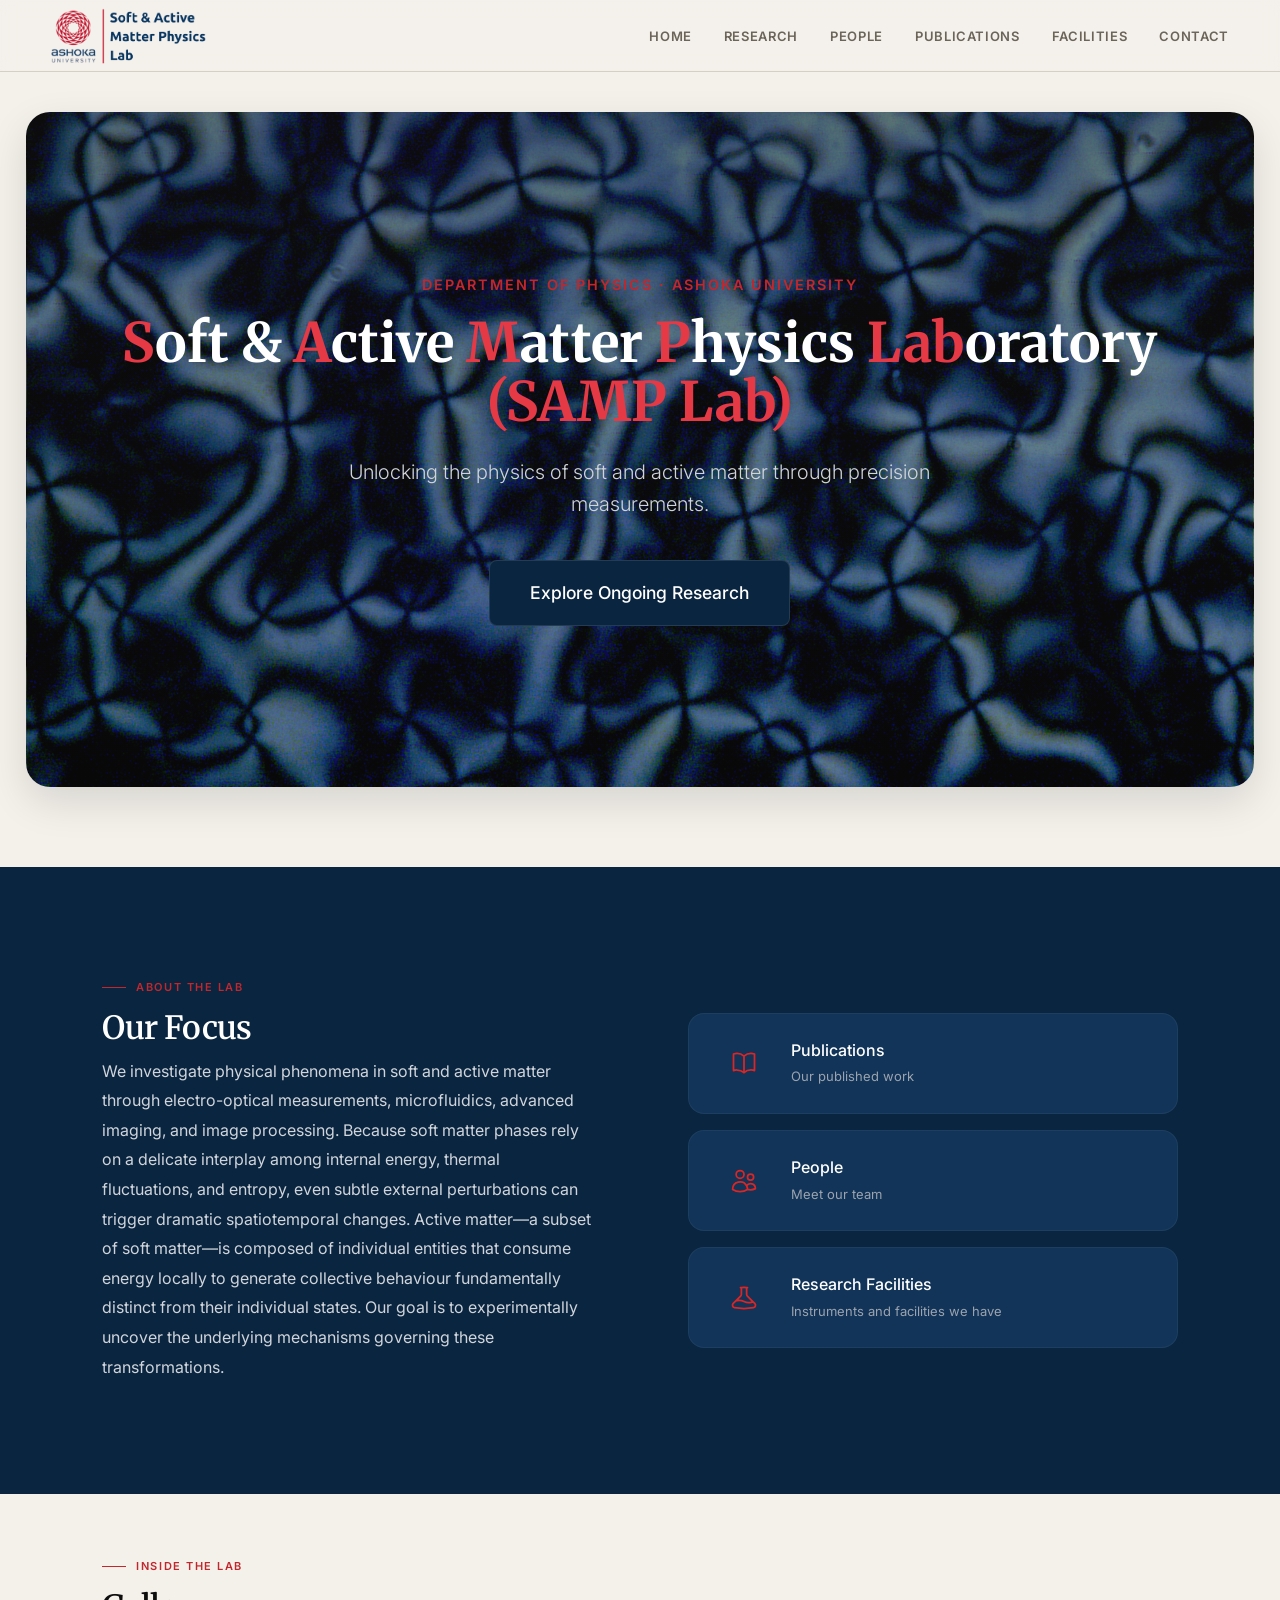
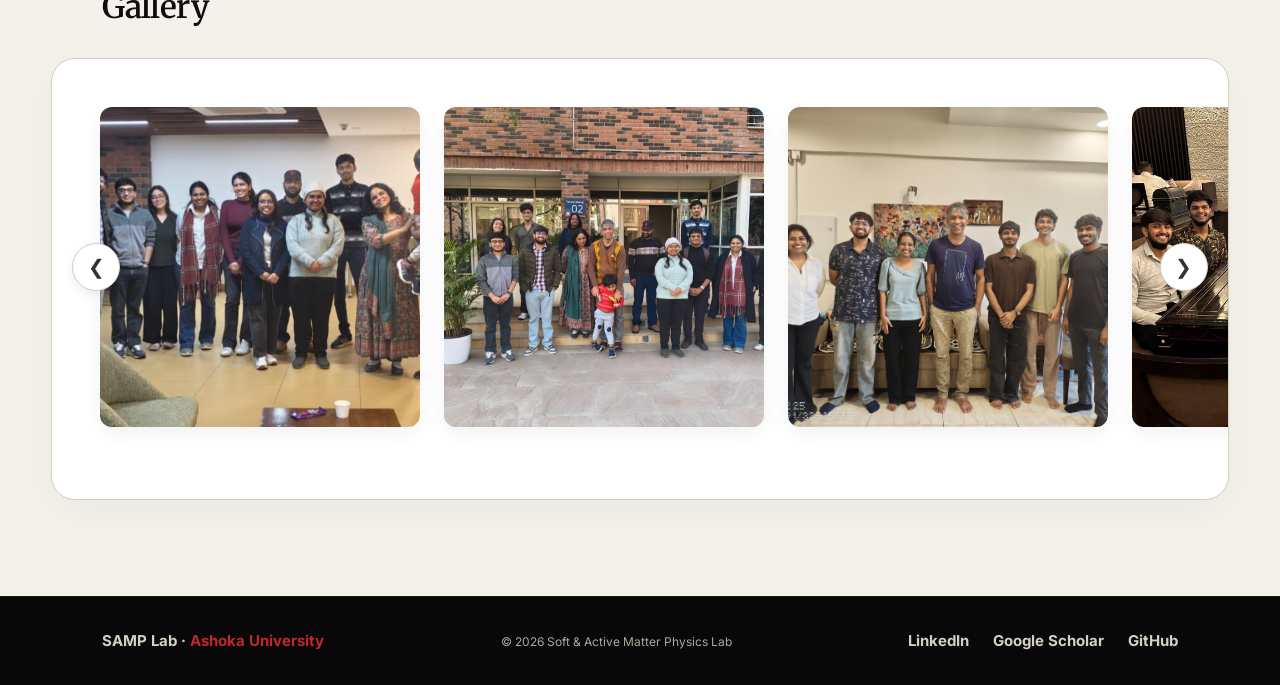
==== index.html @ 2beb6635 "Update index.html" ====
<!DOCTYPE html>
<html lang="en">
<head>
  <meta name="google-site-verification" content="LPIfTS7UHP252U6VYOwmqHzPJmOfVFOx5OlV0Sd6CPk" />
  <title>Soft & Active Matter Lab | Department of Physics | Ashoka University</title>
  <meta name="description" content="Explore the Soft and Active Matter Lab at Ashoka University. We investigate the physics of complex fluids, liquid crystals, phase transitions, and active matter.">
  <link rel="icon" type="image/png" href="images/favicon.png">
  <meta charset="UTF-8">
  <meta name="view-transition" content="same-origin">
  <meta name="viewport" content="width=device-width, initial-scale=1.0">
  <link href="https://fonts.googleapis.com/css2?family=Inter:wght@300;400;500&family=Merriweather:ital,wght@0,400;0,700;0,900;1,400&display=swap" rel="stylesheet">
  <link rel="stylesheet" href="shared.css">
</head>
<body class="page-wrapper">

<div id="nav-placeholder"></div>

<section class="hero" id="home">
  <div class="hero-content">
    <div class="hero-eyebrow">Department of Physics · Ashoka University</div>
    
    <h1 class="hero-title">
      <span class="a-red">S</span>oft & <span class="a-red">A</span>ctive <span class="a-red">M</span>atter <span class="a-red">P</span>hysics <span class="a-red">Lab</span>oratory <span class="a-red">(SAMP Lab)</span>
    </h1>
    
    <p class="hero-description">Unlocking the physics of soft and active matter through precision measurements.</p>
    
    <a href="research.html" class="hero-cta">Explore Ongoing Research</a>
  </div>
</section>

<section class="about-strip">
  <div>
    <div class="section-label">About the Lab</div>
    <h2 class="section-title">Our Focus</h2>
    <div class="about-text">
      <p>We investigate physical phenomena in soft and active matter through electro-optical measurements, microfluidics, advanced imaging, and image processing. Because soft matter phases rely on a delicate interplay among internal energy, thermal fluctuations, and entropy, even subtle external perturbations can trigger dramatic spatiotemporal changes. Active matter—a subset of soft matter—is composed of individual entities that consume energy locally to generate collective behaviour fundamentally distinct from their individual states. Our goal is to experimentally uncover the underlying mechanisms governing these transformations.</p>
    </div>
  </div>
  
  <div class="about-right">
    <div class="about-pillars">
      <a href="publications.html" class="pillar">
        <div class="pillar-icon t">
          <!-- Document / Book Icon -->
          <svg width="28" height="28" xmlns="http://www.w3.org/2000/svg" fill="none" viewBox="0 0 24 24" stroke="currentColor" stroke-width="1.5">
            <path stroke-linecap="round" stroke-linejoin="round" d="M12 6.042A8.967 8.967 0 006 3.75c-1.052 0-2.062.18-3 .512v14.25A8.987 8.987 0 016 18c2.305 0 4.408.867 6 2.292m0-14.25a8.966 8.966 0 016-2.292c1.052 0 2.062.18 3 .512v14.25A8.987 8.987 0 0018 18a8.967 8.967 0 00-6 2.292m0-14.25v14.25" />
          </svg>
        </div>
        <div class="pillar-text"><strong>Publications</strong><span>Our published work</span></div>
      </a>

      <a href="people.html" class="pillar">
        <div class="pillar-icon r">
          <!-- People / Team Icon -->
          <svg width="28" height="28" xmlns="http://www.w3.org/2000/svg" fill="none" viewBox="0 0 24 24" stroke="currentColor" stroke-width="1.5">
            <path stroke-linecap="round" stroke-linejoin="round" d="M15 19.128a9.38 9.38 0 002.625.372 9.337 9.337 0 004.121-.952 4.125 4.125 0 00-7.533-2.493M15 19.128v-.003c0-1.113-.285-2.16-.786-3.07M15 19.128v.106A12.318 12.318 0 018.624 21c-2.331 0-4.512-.645-6.374-1.766l-.001-.109a6.375 6.375 0 0111.964-3.07M12 6.375a3.375 3.375 0 11-6.75 0 3.375 3.375 0 016.75 0zm8.25 2.25a2.625 2.625 0 11-5.25 0 2.625 2.625 0 015.25 0z" />
          </svg>
        </div>
        <div class="pillar-text"><strong>People</strong><span>Meet our team</span></div>
      </a>

      <a href="facilities.html" class="pillar">
        <div class="pillar-icon c">
          <!-- Science Beaker / Facilities Icon -->
          <svg width="28" height="28" xmlns="http://www.w3.org/2000/svg" fill="none" viewBox="0 0 24 24" stroke="currentColor" stroke-width="1.5">
            <path stroke-linecap="round" stroke-linejoin="round" d="M9.75 3.104v5.714a2.25 2.25 0 01-.659 1.591L5 14.5M9.75 3.104c-.251.023-.501.05-.75.082m.75-.082a24.301 24.301 0 014.5 0m0 0v5.714c0 .597.237 1.17.659 1.591L19.8 15.3M14.25 3.104c.251.023.501.05.75.082M19.8 15.3l-1.57.393A9.065 9.065 0 0112 15a9.065 9.065 0 00-6.23-.693L5 14.5m14.8.8l1.402 1.402c1.232 1.232.65 3.318-1.067 3.611A48.309 48.309 0 0112 21c-2.773 0-5.491-.235-8.135-.687-1.718-.293-2.3-2.379-1.067-3.61L5 14.5" />
          </svg>
        </div>
        <div class="pillar-text"><strong>Research Facilities</strong><span>Instruments and facilities we have</span></div>
      </a>
      
    </div>
  </div>
</section>

<section class="gallery-strip">
  <div class="gallery-header">
    <div class="section-label">Inside the Lab</div>
    <h2 class="section-title">Gallery</h2>
  </div>
  
  <div class="gallery-wrapper">
    <button class="gallery-arrow left-arrow" aria-label="Scroll left">&#10094;</button>
    
    <div class="gallery-track" id="gallery-container">
      <p style="padding: 0 8vw; color: var(--slate);">Loading gallery...</p>
    </div>
    
    <button class="gallery-arrow right-arrow" aria-label="Scroll right">&#10095;</button>
  </div>
</section>

<div id="image-modal" class="modal-overlay">
  <span class="modal-close">&times;</span>
  <img class="modal-content" id="expanded-img" alt="Expanded laboratory view">
  <div id="modal-caption"></div>
</div>

<div id="footer-placeholder"></div>

<script>
  fetch('data/gallery.json')
    .then(res => res.json())
    .then(data => {
      document.getElementById('gallery-container').innerHTML = data.map(img => `
        <div class="gallery-item">
          <img src="${img.src}" alt="${img.alt}" onerror="this.onerror=null; this.src='images/placeholder.jpg'">
        </div>
      `).join('');
    }).catch(err => {
      document.getElementById('gallery-container').innerHTML = '<p style="padding: 0 8vw; color: var(--slate);">Gallery temporarily unavailable.</p>';
    });

  const track = document.getElementById('gallery-container');
  const leftArrow = document.querySelector('.left-arrow');
  const rightArrow = document.querySelector('.right-arrow');

  if (track && leftArrow && rightArrow) {
    rightArrow.addEventListener('click', () => {
      track.scrollBy({ left: 344, behavior: 'smooth' });
    });

    leftArrow.addEventListener('click', () => {
      track.scrollBy({ left: -344, behavior: 'smooth' });
    });
  }

  const modal = document.getElementById("image-modal");
  const modalImg = document.getElementById("expanded-img");
  const captionText = document.getElementById("modal-caption");

  document.getElementById('gallery-container').addEventListener('click', function(e) {
    if (e.target.tagName === 'IMG') {
      modal.style.display = "flex";
      setTimeout(() => modal.classList.add('active'), 10);
      modalImg.src = e.target.src;
      captionText.innerHTML = e.target.alt || "";
    }
  });

  const hideModal = () => {
    modal.classList.remove('active');
    setTimeout(() => modal.style.display = "none", 300);
  };

  document.querySelector(".modal-close").addEventListener('click', hideModal);
  modal.addEventListener('click', function(e) {
    if (e.target === modal) hideModal();
  });
  
  fetch('nav.html')
    .then(response => response.text())
    .then(data => {
      document.getElementById('nav-placeholder').outerHTML = data;
      const hamburger = document.getElementById('hamburger');
      if (hamburger) {
        hamburger.addEventListener('click', function() {
          document.getElementById('nav-links').classList.toggle('active');
          this.classList.toggle('open');
        });
      }
    })
    .catch(err => console.error('Failed to mount nav component:', err));

  fetch('footer.html')
    .then(response => response.text())
    .then(data => {
      document.getElementById('footer-placeholder').outerHTML = data;
    })
    .catch(err => console.error('Failed to mount footer component:', err));
</script>
</body>
</html>
---- shared.css ----
/*BASE SETTINGS & VARIABLES*/
*, *::before, *::after { 
  box-sizing: border-box; 
  margin: 0; 
  padding: 0; 
}

:root {
  --ink: #0e0e0e;
  --ink2: #2a2a2a;
  --mist: #f4f1eb;
  --warm: #ede8df;
  
  /* Ashoka Red */
  --gold: #c1272d;
  --gold2: #a3152c;

  /* Ashoka Blue */
  --teal: #0a2540;
  --teal2: #113458;
  
  /* Accents */
  --rose: #b5503a;
  --purple: #4a3b7a;
  --slate: #6b6459;
  --border: #d5cfc4;
}

html {
  scroll-behavior: smooth;
}

body {
  font-family: 'Inter', sans-serif;
  background: var(--mist);
  color: var(--ink);
  line-height: 1.6;
  overflow-x: hidden;
  -webkit-font-smoothing: antialiased;
  -moz-osx-font-smoothing: grayscale;
}

/*SMOOTH PAGE TRANSITIONS*/
@view-transition {
  navigation: auto;
}

::view-transition-old(root) {
  animation: fade-out 0.2s ease-out both;
}
::view-transition-new(root) {
  animation: fade-in 0.2s ease-in both;
}

@keyframes fade-in {
  from { opacity: 0; transform: translateY(5px); }
  to { opacity: 1; transform: translateY(0); }
}
@keyframes fade-out {
  from { opacity: 1; }
  to { opacity: 0; }
}

/*PAGE LAYOUT UTILITIES & TYPOGRAPHY*/
.page-wrapper {
  display: flex;
  flex-direction: column;
  min-height: 100vh;
}
.page-content {
  padding-top: 120px;
  flex-grow: 1;
}
.spacing-bottom-lg {
  margin-bottom: 3rem;
}
.footer-bottom {
  margin-top: auto;
}

.nav-logo, 
.hero-title, 
.hero-stat-num, 
.section-title, 
.rc-number, 
.rc-title, 
.team-name, 
.pub-year, 
.pub-title, 
.news-title,
.facility-title {
  font-family: 'Merriweather', serif;
}

/*NAVIGATION BAR*/
nav {
  position: fixed; top: 0; left: 0; right: 0; z-index: 100;
  background: rgba(244,241,235,0.60);
  backdrop-filter: blur(8px);
  -webkit-backdrop-filter: blur(12px);
  border-bottom: 1px solid var(--border);
  padding: 0 4vw;
  height: 72px;
  display: flex; align-items: center; justify-content: space-between;
}
.nav-logo {
  font-size: 18px; font-weight: 700;
  letter-spacing: -0.3px;
  color: var(--ink);
  line-height: 1.2;
}
.nav-logo a { 
  text-decoration: none; 
  color: inherit; 
  display: flex; 
  align-items: center; 
  gap: 8px;
}
.nav-logo span { color: var(--teal); }
.nav-links { display: flex; gap: 2rem; list-style: none; }
.nav-links a {
  text-decoration: none; font-size: 13px; font-weight: 600;
  color: var(--slate); letter-spacing: 0.05em; text-transform: uppercase;
  transition: color 0.2s;
}
.nav-links a:hover { color: var(--teal); }

.hamburger {
  display: none;
  flex-direction: column;
  gap: 5px;
  cursor: pointer;
  z-index: 101;
}
.hamburger span {
  width: 24px;
  height: 2px;
  background: var(--ink);
  transition: all 0.3s ease;
  border-radius: 2px;
}

/*FLOATING HERO SECTION*/
.hero {
  position: relative;
  width: 96%; 
  max-width: 1800px; 
  margin: 7rem auto 5rem auto; 
  border-radius: 24px; 
  overflow: hidden; 
  box-shadow: 0 15px 40px rgba(0,0,0,0.12); 
  min-height: 75vh; 
  display: flex;
  align-items: center; 
  justify-content: center; 
  text-align: center; 
  padding: 0 4vw; 
  
  /* A dark 40% opacity tint that keeps your data image perfectly sharp and visible underneath */
  background: linear-gradient(rgba(20, 20, 20, 0.60), rgba(20, 20, 20, 0.40)), url('images/homepage.png');
  background-size: cover;
  background-position: center;
}

/* Completely remove or comment out the .hero::before block since we don't need the blur layer anymore */
.hero::before {
  display: none;
}

.hero-content {
  max-width: 1100px;
  position: relative;
  z-index: 2;
}

.hero-eyebrow {
  color: #c1272d;
  font-family: 'Inter', sans-serif;
  font-size: 0.9rem;
  text-transform: uppercase;
  letter-spacing: 2px;
  margin-bottom: 1rem;
  font-weight: 600;
}

.hero-title {
  color: #ffffff; /* Restored back to crisp white */
  font-size: 3.4rem;
  line-height: 1.1;
  margin-bottom: 1.5rem;
}

.a-red {
  color: #e63946; /* Slightly brighter red variant so it stays vibrant against the dark tint */
}

.hero-description {
  color: #d1d5db; /* Restored back to light gray for premium contrast */
  font-size: 1.25rem;
  line-height: 1.6;
  font-weight: 300;
  margin: 0 auto 2.5rem auto; 
  max-width: 650px;
}

.hero-cta {
  display: inline-block;
  background-color: var(--teal);
  color: #ffffff;
  padding: 1.1rem 2.5rem;
  font-weight: 500;
  font-size: 1.1rem;
  text-decoration: none;
  border-radius: 8px;
  border: 1px solid rgba(255, 255, 255, 0.1);
  transition: all 0.2s ease;
}

.hero-cta:hover {
  background-color: var(--teal2); 
  transform: translateY(-2px);
  box-shadow: 0 8px 20px rgba(0,0,0,0.2);
}

/*GENERAL SECTIONS*/
section { 
  padding: 5.5rem 8vw; 
  scroll-margin-top: 80px; 
}

.section-label {
  font-size: 11px; 
  font-weight: 600;
  letter-spacing: 0.14em;
  text-transform: uppercase; 
  color: var(--gold);
  display: flex; 
  align-items: center; 
  gap: 10px;
  margin-bottom: 0.75rem;
}

.section-label::before {
  content: ''; 
  width: 24px; 
  height: 1px; 
  background: var(--gold);
}

/* .section-title {
  font-size: clamp(32px, 3vw, 42px);
  font-weight: 700; 
  line-height: 1.2;
  color: var(--ink);
  margin-bottom: 1.25rem; 
  letter-spacing: -0.01em;
} */

.section-title {
  /* Reduced min-size (28px) and max-size (36px) for a more compact look */
  font-size: clamp(28px, 2.5vw, 36px);
  
  /* Reduced weight for a lighter, more elegant feel */
  font-weight: 600; 
  
  line-height: 1.2;
  color: var(--ink);
  margin-bottom: 0.6rem; /* Tightened spacing further */
  letter-spacing: -0.02em; /* Slightly tighter letter spacing complements the smaller size */
}

.section-intro {
  font-size: 16px;
  color: var(--slate); 
  line-height: 1.75;
  max-width: 620px;
}

/*RESEARCH SECTION*/
#research { background: #fff; }
.research-header {
  display: grid; grid-template-columns: 1fr 1fr; gap: 4rem;
  align-items: end; margin-bottom: 2.5rem;
}
.research-grid {
  display: grid; 
  grid-template-columns: repeat(3, 1fr); 
  gap: 1.5rem;
}
.research-card.expanded {
  align-self: start; /* Prevents neighboring cards from stretching ONLY when this card expands */
}
.research-card {
  background: #fff; 
  padding: 2.5rem 2rem;
  border-radius: 16px; /* Refined corners */
  border: 1px solid var(--border);
  box-shadow: 0 4px 15px rgba(0,0,0,0.03);
  transition: all 0.3s ease;
  cursor: pointer; 
  position: relative; 
  overflow: hidden; /* Prevents color bar from breaking borders */
}
.research-card::before {
  content: ''; position: absolute; top: 0; left: 0;
  width: 4px; height: 0; /* Slightly thicker bar for better visibility */
  transition: height 0.3s ease;
}
.research-card.c1::before { background: var(--teal); }
.research-card.c2::before { background: var(--rose); }
.research-card.c3::before { background: var(--purple); }
.research-card.c4::before { background: var(--gold2); }
.research-card.c5::before { background: var(--teal); }
.research-card.c6::before { background: var(--rose); }
.research-card:hover { 
  background: var(--mist); 
  transform: translateY(-4px);
  box-shadow: 0 12px 30px rgba(0,0,0,0.08);
}
.research-card:hover::before { height: 100%; }

.rc-number {
  font-size: 40px; font-weight: 900;
  color: var(--border); margin-bottom: 1rem;
  line-height: 1;
}
.rc-title {
  font-size: 20px; font-weight: 700;
  color: var(--ink); margin-bottom: 0.75rem;
  line-height: 1.3;
  display: flex; justify-content: space-between; align-items: flex-start; gap: 1rem;
}
.rc-title::after {
  content: '+';
  font-size: 24px; font-weight: 300; color: var(--border);
  transition: transform 0.3s ease; line-height: 1;
}
.research-card.expanded .rc-title::after { transform: rotate(45deg); }
.rc-desc { font-size: 14px; color: var(--slate); line-height: 1.7; }
.rc-tags { display: flex; flex-wrap: wrap; gap: 6px; margin-top: 1.25rem; }
.rc-tag {
  font-size: 10px; font-weight: 600; letter-spacing: 0.08em;
  text-transform: uppercase; padding: 4px 10px;
  background: var(--warm); color: var(--slate);
  border-radius: 6px; /* Pill shape for tags */
}
.rc-details {
  max-height: 0; opacity: 0; overflow: hidden;
  transition: all 0.4s ease;
  font-size: 14px; color: var(--slate); line-height: 1.7;
}
.research-card.expanded .rc-details {
  max-height: 1500px; 
  opacity: 1; 
  margin-top: 1.5rem; 
  padding-top: 1.5rem;
  border-top: 1px solid var(--border);
}

/*ABOUT STRIP & PILLARS*/
.about-strip {
  background: var(--teal);/*#051626;*/
  padding: 7rem 8vw;
  display: grid; grid-template-columns: 1fr 1fr; gap: 6rem;
  align-items: center;
}
.about-strip .section-title { color: #ffffff; }
.about-strip .section-label { color: var(--gold); } 
.about-strip .section-label::before { background: var(--gold); }
.about-text { font-size: 16px; color: #d1d5db; line-height: 1.85; } 
.about-text p + p { margin-top: 1rem; }
.about-pillars { display: flex; flex-direction: column; gap: 1rem; }

a.pillar {
  text-decoration: none;
  color: inherit;
}
.pillar {
  background: var(--teal2);/*#0c253d;*/
  padding: 1.5rem 2rem;
  display: flex; align-items: center; gap: 1.5rem;
  border-radius: 16px; /* Refined corners */
  border: 1px solid rgba(255, 255, 255, 0.05); /* Soft inner border */
  transition: all 0.2s ease;
}
.pillar:hover { 
  background: #184473; 
  transform: translateX(8px); /* Sliding effect instead of jumping up */
}
.pillar-icon {
  width: 46px; height: 46px; border-radius: 50%;
  display: flex; align-items: center; justify-content: center;
  font-size: 20px; flex-shrink: 0;
}
.pillar-icon.t,
.pillar-icon.r,
.pillar-icon.c { 
  background: rgba(220, 38, 38, 0); /* Soft transparent red background */
  color: #dc2626; /* Solid red for the SVG stroke */
}
.pillar-text strong { display: block; font-size: 16px; font-weight: 500; color: #ffffff; }
.pillar-text span { font-size: 13px; color: #9ca3af; } 

/* STANDALONE PROFESSOR PROFILE (TWO-COLUMN)*/
.prof-profile-section {
  width: 100%;
  display: flex;
  justify-content: center;
  margin-bottom: 5rem;
}

.prof-card {
  background: #ffffff;
  border: 1px solid var(--border);
  border-radius: 24px;
  max-width: 1200px; /* Widened slightly to give the text more breathing room */
  width: 100%;
  padding: 3.5rem 4rem;
  
  /* Layout Shift: Creates the two-column format */
  display: flex;
  align-items: center;
  text-align: left; /* Left-aligns text content for better side-by-side reading */
  gap: 4rem; /* Generates breathing space between image and text */
  box-shadow: 0 10px 30px rgba(0, 0, 0, 0.03);
}

.prof-avatar {
  width: 200px; /* Made slightly larger since it has its own column now */
  height: 200px;
  border-radius: 50%;
  object-fit: cover;
  flex-shrink: 0; /* Prevents the image from getting squished by long text */
  border: 4px solid var(--mist);
  box-shadow: 0 4px 15px rgba(0,0,0,0.05);
}

.prof-info {
  flex-grow: 1;
  display: flex;
  flex-direction: column;
}

.prof-name {
  font-family: 'Merriweather', serif;
  font-size: 26px;
  font-weight: 700;
  color: var(--ink);
  margin-bottom: 4px;
}

.prof-role {
  font-family: 'Inter', sans-serif;
  font-size: 12px;
  color: var(--gold);
  font-weight: 600;
  letter-spacing: 0.08em;
  text-transform: uppercase;
  margin-bottom: 1.25rem;
}

.prof-bio {
  font-family: 'Inter', sans-serif;
  font-size: 15px;
  color: var(--slate);
  line-height: 1.7;
  margin-bottom: 2rem;
}

.prof-links {
  display: flex;
  gap: 1rem;
  justify-content: flex-start; /* Aligns buttons under the text stream */
}

.prof-links a {
  font-size: 11px;
  font-weight: 700;
  color: var(--teal);
  text-decoration: none;
  text-transform: uppercase;
  letter-spacing: 0.08em;
  padding: 0.6rem 1.2rem;
  background: var(--mist);
  border-radius: 8px;
  transition: all 0.2s ease;
}

.prof-links a:hover {
  color: #ffffff;
  background: var(--teal2);
  transform: translateY(-1px);
}

/* Responsive adjust for mobile/tablet screens */
@media (max-width: 850px) {
  .prof-card {
    flex-direction: column; /* Snaps back to vertical stacking on small screens */
    text-align: center;
    padding: 2.5rem 2rem;
    gap: 2rem;
  }
  
  .prof-avatar {
    width: 140px;
    height: 140px;
  }

  .prof-links {
    justify-content: center;
  }
}

/*PEOPLE SECTION*/
#people { background: var(--mist); }
.people-header {
  display: grid; grid-template-columns: 1fr 1fr; gap: 4rem;
  align-items: end; margin-bottom: 2.5rem;
}
.team-grid {
  display: grid; grid-template-columns: repeat(4, 1fr); gap: 1.5rem; align-items: start; 
}
.team-card {
  background: #fff; border: 1px solid var(--border);
  padding: 2.5rem 1.5rem;
  text-align: center;
  border-radius: 16px; /* Refined corners */
  overflow: hidden;
  transition: transform 0.3s ease, box-shadow 0.3s ease;
  cursor: pointer; 
  display: flex;
  flex-direction: column;
  align-items: center;
}
.team-card:hover { transform: translateY(-6px); box-shadow: 0 15px 35px rgba(0,0,0,0.08); }

.avatar-img {
  width: 96px; height: 96px; 
  border-radius: 50%;
  object-fit: cover; 
  margin: 0 auto 1.2rem;
  border: 3px solid var(--mist);
}
.team-name { font-size: 16px; font-weight: 700; color: var(--ink); margin-bottom: 4px; }
.team-role { font-size: 12px; color: var(--slate); letter-spacing: 0.08em; }

.team-content {
  max-height: 0; opacity: 0; overflow: hidden;
  transition: all 0.4s ease;
  font-size: 13px; color: var(--slate); line-height: 1.6;
  text-align: left; width: 100%;
}
.team-card.expanded .team-content {
  max-height: 500px; opacity: 1;
  margin-top: 1.5rem; padding-top: 1.5rem;
  border-top: 1px solid var(--border);
}
.team-links { display: flex; gap: 1rem; margin-top: 1.25rem; }
.team-links a {
  font-size: 11px; font-weight: 700; color: var(--teal); 
  text-decoration: none; text-transform: uppercase; letter-spacing: 0.08em;
}
.team-links a:hover { color: var(--teal2); text-decoration: underline; }

/*PUBLICATIONS SECTION*/
#publications { background: #fff; }
.pubs-header {
  display: flex; justify-content: space-between; align-items: flex-end;
  margin-bottom: 3rem;
}
.pubs-link {
  font-size: 13px; font-weight: 600; color: var(--teal);
  text-decoration: none; letter-spacing: 0.05em;
  text-transform: uppercase;
  display: flex; align-items: center; gap: 6px;
  padding: 0.5rem 1rem;
  border-radius: 8px; /* Refined button shape */
  transition: background 0.2s;
}
.pubs-link:hover { background: var(--mist); color: var(--teal2); }
.pub-list { display: flex; flex-direction: column; gap: 0; }
.pub-item {
  padding: 2rem 1.5rem; 
  border-bottom: 1px solid var(--border);
  display: grid; grid-template-columns: auto 1fr;
  gap: 2.5rem; align-items: start;
  border-radius: 12px; /* Smooth corners for hover */
  transition: all 0.2s ease;
  cursor: default;
}
.pub-item:first-child { border-top: 1px solid var(--border); }
.pub-item:hover { background: var(--mist); border-color: transparent; }
.pub-year { font-size: 20px; font-weight: 700; color: var(--gold); min-width: 56px; padding-top: 2px; }
.pub-title {
  font-size: 18px; font-weight: 700; color: var(--ink);
  line-height: 1.35; margin-bottom: 6px;
  transition: color 0.2s;
}
a:hover .pub-title { color: var(--teal); }
.pub-read-more {
  display: inline-block; margin-top: 8px;
  font-size: 11px; font-weight: 700; color: var(--teal);
  text-decoration: none; text-transform: uppercase; letter-spacing: 0.08em;
}
.pub-read-more:hover { color: var(--teal2); text-decoration: underline; }
.pub-authors { font-size: 13px; color: var(--slate); margin-bottom: 4px; }
.pub-journal { font-size: 12px; font-style: italic; color: var(--gold2); font-weight: 500; }

/*FACILITIES SECTION*/
.facilities-grid {
  display: grid; grid-template-columns: repeat(3, 1fr); gap: 1.5rem;
  margin-top: 4rem; align-items: start; 
}
.facility-card {
  background: #fff; 
  border: 1px solid var(--border);
  border-radius: 16px; /* Refined corners */
  padding: 0 0 1.5rem; 
  overflow: hidden; /* Protects border-radius from image corners */
  transition: transform 0.3s ease, box-shadow 0.3s ease;
  cursor: pointer; 
  display: flex; flex-direction: column;
}
.facility-card:hover { 
  transform: translateY(-5px); 
  box-shadow: 0 15px 35px rgba(0,0,0,0.08); 
}
.facility-img {
  height: 260px; 
  width: 100%;
  object-fit: cover; 
  display: block;
  border-bottom: 1px solid var(--border);
}
.facility-body { padding: 1.5rem 1.5rem 0; }
.facility-title {
  font-size: 18px; font-weight: 700; color: var(--ink);
  line-height: 1.35; 
  display: flex; justify-content: space-between; align-items: flex-start; gap: 1rem;
}
.facility-title::after {
  content: '+';
  font-size: 24px; font-weight: 300; color: var(--teal);
  transition: transform 0.3s ease; line-height: 1;
}
.facility-card.expanded .facility-title::after { transform: rotate(45deg); }
.facility-content {
  max-height: 0; opacity: 0; overflow: hidden;
  transition: all 0.4s ease;
  font-size: 14px; color: var(--slate); line-height: 1.7;
}
.facility-card.expanded .facility-content {
  max-height: 600px; opacity: 1; margin-top: 1rem;
}

/*CONTACT SECTION*/
.contact-page {
  max-width: 900px;
  margin: 0 auto;
  padding: 120px 20px 8rem;
}
.contact-header { margin-bottom: 4rem; }
.contact-grid {
  display: grid;
  grid-template-columns: 1fr; 
  gap: 2rem;
}
@media (min-width: 768px) {
  .contact-grid { grid-template-columns: 1fr 1fr; }
}
.contact-card {
  background: #fff;
  border: 1px solid var(--border);
  padding: 3rem 2rem;
  text-align: center;
  border-radius: 16px; /* Refined corners */
  display: flex; flex-direction: column; align-items: center;
  transition: transform 0.3s ease, box-shadow 0.3s ease;
}
.contact-card:hover {
  transform: translateY(-5px);
  box-shadow: 0 15px 35px rgba(0,0,0,0.06);
}
.contact-icon {
  width: 64px; height: 64px;
  background: var(--mist);
  border-radius: 50%;
  display: flex; align-items: center; justify-content: center;
  margin-bottom: 1.5rem;
  color: var(--gold); 
}
.contact-icon svg { width: 28px; height: 28px; stroke-width: 1.5px; }
.contact-card-content h3 {
  font-family: 'Merriweather', serif; font-size: 1.25rem;
  color: var(--ink); margin-bottom: 0.75rem;
}
.contact-card-content p { color: var(--slate); font-size: 0.95rem; line-height: 1.6; margin: 0; }
.contact-card-content a {
  color: var(--teal2); font-size: 1rem; font-weight: 600;
  text-decoration: none; display: block; margin-bottom: 0.5rem;
  transition: color 0.2s;
}
.contact-card-content a:hover { text-decoration: underline; }
.contact-card-content .sub-text { font-size: 0.85rem; margin-top: 0.5rem; }

/*GALLERY CAROUSEL*/
.gallery-strip {
  padding: 4rem 0 6rem 0;
  background: transparent; /* Removes the full-width white block */
  border-top: none;
}

.gallery-header { 
  padding: 0 8vw; /* Aligns the heading perfectly with the rest of the site */
  margin-bottom: 2rem; 
}

.gallery-wrapper {
  position: relative;
  display: flex;
  align-items: center;
  
  /* The New Floating White Card */
  background: #ffffff;
  border: 1px solid var(--border);
  border-radius: 24px; 
  margin: 0 4vw; /* 4vw margins make it noticeably wider than the 8vw text blocks */
  padding: 3rem 0; /* Vertical breathing room inside the card */
  box-shadow: 0 12px 40px rgba(0,0,0,0.04);
}

.gallery-track {
  display: flex; 
  gap: 1.5rem;
  
  /* 3rem (48px) padding on the left/right creates the resting buffer */
  padding: 0 3rem 1.5rem 3rem; 
  width: 100%;
  overflow-x: auto; 
  scroll-snap-type: x mandatory; 
  
  /* THE MAGIC LINE: Forces the scroll-snap to stop AT the padding, not the edge */
  scroll-padding-inline: 3rem; 
  
  -webkit-overflow-scrolling: touch; 
  scrollbar-width: none; 
}

.gallery-track::-webkit-scrollbar { 
  display: none; 
}

.gallery-item {
  flex: 0 0 320px; 
  height: 320px;
  scroll-snap-align: start;
  border-radius: 12px; 
  overflow: hidden; 
  background: var(--mist);
  box-shadow: 0 6px 20px rgba(0,0,0,0.06); 
}

.gallery-item img {
  width: 100%; 
  height: 100%;
  object-fit: cover; 
  display: block;
  transition: transform 0.4s ease; 
  cursor: pointer; 
}

.gallery-item:hover img { 
  transform: scale(1.05); 
}

/* Scroll Arrows */
.gallery-arrow {
  position: absolute; 
  z-index: 10;
  top: calc(50% - 0.75rem); /* Accounts for the bottom padding on the track */
  transform: translateY(-50%);
  background: #ffffff;
  border: 1px solid var(--border); 
  color: #333;
  width: 48px; 
  height: 48px; 
  border-radius: 50%;
  font-size: 20px; 
  cursor: pointer;
  display: flex; 
  align-items: center; 
  justify-content: center;
  box-shadow: 0 4px 12px rgba(0,0,0,0.08);
  transition: all 0.2s ease;
}

.gallery-arrow:hover {
  transform: translateY(-50%) scale(1.1);
  box-shadow: 0 6px 16px rgba(0,0,0,0.12);
}

/* Placed fully inside the 3rem void we created with the padding */
.left-arrow { left: 1.25rem; }
.right-arrow { right: 1.25rem; }

/* Responsive adjustments for Mobile & Tablet */
@media (max-width: 900px) {
  .gallery-wrapper {
    margin: 0 4vw;
    padding: 2.5rem 0;
    border-radius: 16px;
  }
  .gallery-track { 
    padding: 0 2rem 1rem 2rem; 
    scroll-padding-inline: 2rem;
    gap: 1rem; 
  }
  .gallery-arrow { display: none; }
  .gallery-item { flex: 0 0 260px; height: 260px; }
}

/*LIGHTBOX MODAL*/
.modal-overlay {
  display: none; position: fixed; z-index: 2000; 
  left: 0; top: 0; width: 100%; height: 100%;
  background-color: rgba(0, 0, 0, 0.85); 
  opacity: 0; transition: opacity 0.3s ease;
}
.modal-overlay.active {
  display: flex; flex-direction: column;
  justify-content: center; align-items: center; opacity: 1;
}
.modal-content {
  max-width: 90vw; max-height: 80vh;
  object-fit: contain;
  border-radius: 16px; /* Refined corners */
  box-shadow: 0 10px 40px rgba(0,0,0,0.6);
}
#modal-caption {
  margin-top: 15px; color: #ffffff;
  font-family: 'Inter', sans-serif; font-size: 1.1rem;
  font-weight: 300; text-align: center;
  max-width: 80vw; line-height: 1.5;
}
.modal-close {
  position: absolute; top: 20px; right: 35px;
  color: #f1f1f1; font-size: 45px; font-weight: 300;
  cursor: pointer; transition: color 0.2s ease;
}
.modal-close:hover, .modal-close:focus { color: var(--gold); } 

/*FOOTER*/
footer {
  background: #080808; 
  padding: 2rem 8vw;
  display: flex; justify-content: space-between; align-items: center;
  border-top: 1px solid #1a1a1a;
}
.footer-logo { font-size: 15px; color: #d5cfc4; font-weight: 700; }
.footer-logo .ashoka-link, .footer-logo .ashoka-link:visited { 
  color: var(--gold); text-decoration: none; transition: color 0.2s;
}
.footer-logo .ashoka-link:hover, .footer-logo .ashoka-link:active, .footer-logo .ashoka-link:focus {
  color: var(--teal2); text-decoration: underline;
}
.footer-copy { font-size: 12px; color: #b0a89f; }
.footer-links { display: flex; gap: 1.5rem; }
.footer-links a, .footer-links a:visited { 
  font-size: 15px; color: #d5cfc4; font-weight: 700; 
  text-decoration: none; transition: color 0.2s;
}
.footer-links a:hover, .footer-links a:active, .footer-links a:focus { 
  color: var(--teal2); text-decoration: underline; 
}

/*RESPONSIVE BREAKPOINTS (MOBILE/TABLET) */
@media (max-width: 900px) {
  /* Hero & General */
  .hero { 
    grid-template-columns: 1fr; 
    max-width: 92vw; min-height: 60vh;
    padding: 4rem 2rem; border-radius: 16px;
  }
  .hero-right { display: none; }
  .hero-title { font-size: 2.8rem; }
  .hero-description { font-size: 1.1rem; }
  
  /* Grids */
  .research-grid, .team-grid { grid-template-columns: 1fr 1fr; }
  .facilities-grid { grid-template-columns: 1fr; }
  .research-header, .people-header, .about-strip, #contact { grid-template-columns: 1fr; gap: 2rem; }
  
  /* Gallery */
  .gallery-arrow { display: none; }
  .gallery-item { flex: 0 0 260px; height: 260px; }

  /* Mobile Nav Menu */
  .hamburger { display: flex; }
  .nav-links {
    position: absolute; top: 100%; left: 0; width: 100%;
    background: rgba(244, 241, 235, 0.98);
    border-bottom: 1px solid var(--border);
    flex-direction: column; align-items: center;
    padding: 2rem 0; gap: 1.5rem;
    box-shadow: 0 10px 20px rgba(0,0,0,0.05);
    clip-path: polygon(0 0, 100% 0, 100% 0, 0 0);
    transition: clip-path 0.35s ease-out;
    border-bottom-left-radius: 24px; /* Refined menu corners */
    border-bottom-right-radius: 24px;
  }
  .nav-links.active {
    clip-path: polygon(0 0, 100% 0, 100% 100%, 0 100%);
  }
  .hamburger.open span:nth-child(1) { transform: translateY(7px) rotate(45deg); }
  .hamburger.open span:nth-child(2) { opacity: 0; }
  .hamburger.open span:nth-child(3) { transform: translateY(-7px) rotate(-45deg); }

  /* Mobile Footer */
  footer {
    flex-direction: column; gap: 1.5rem; text-align: center; padding: 3rem 4vw;
  }
  .footer-links { justify-content: center; }
}

@media (max-width: 600px) {
  /* Forces 1 column on smaller phones */
  .team-grid { grid-template-columns: 1fr; }
  .research-grid { grid-template-columns: 1fr; }
}
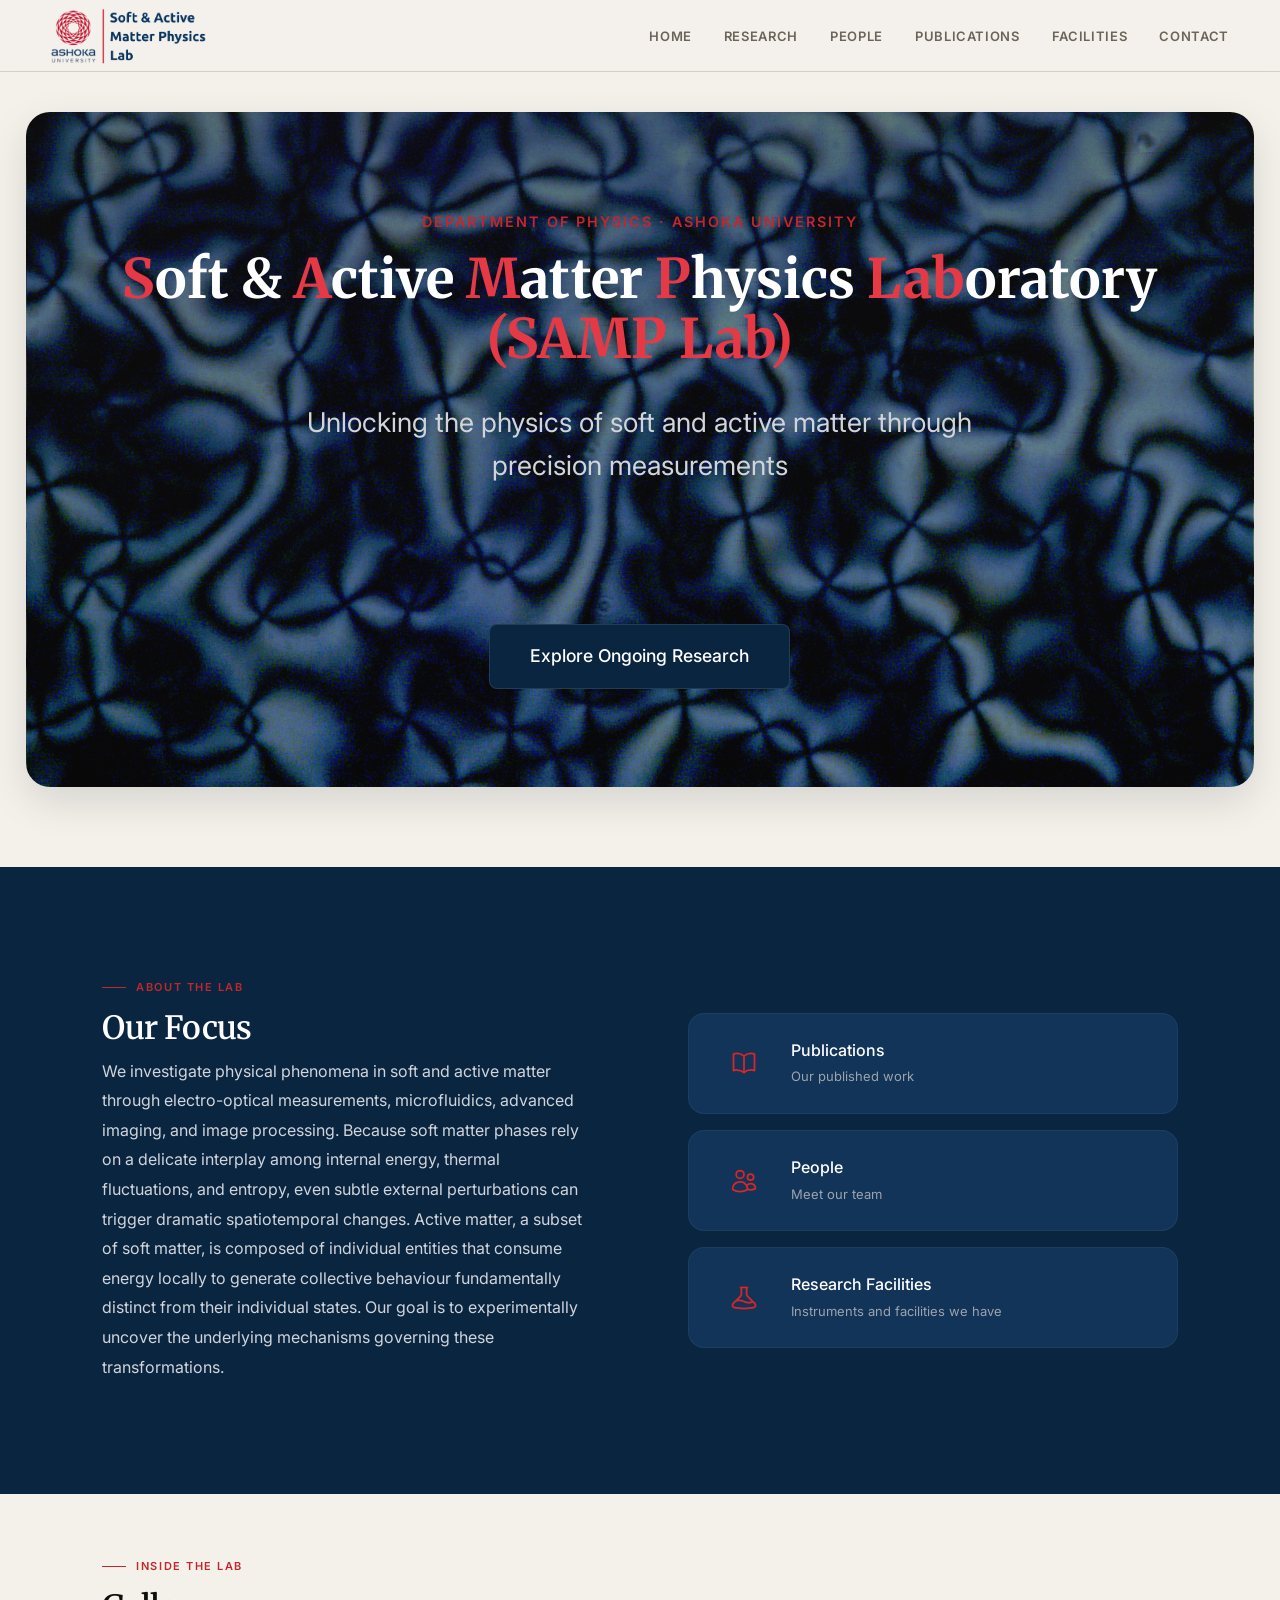
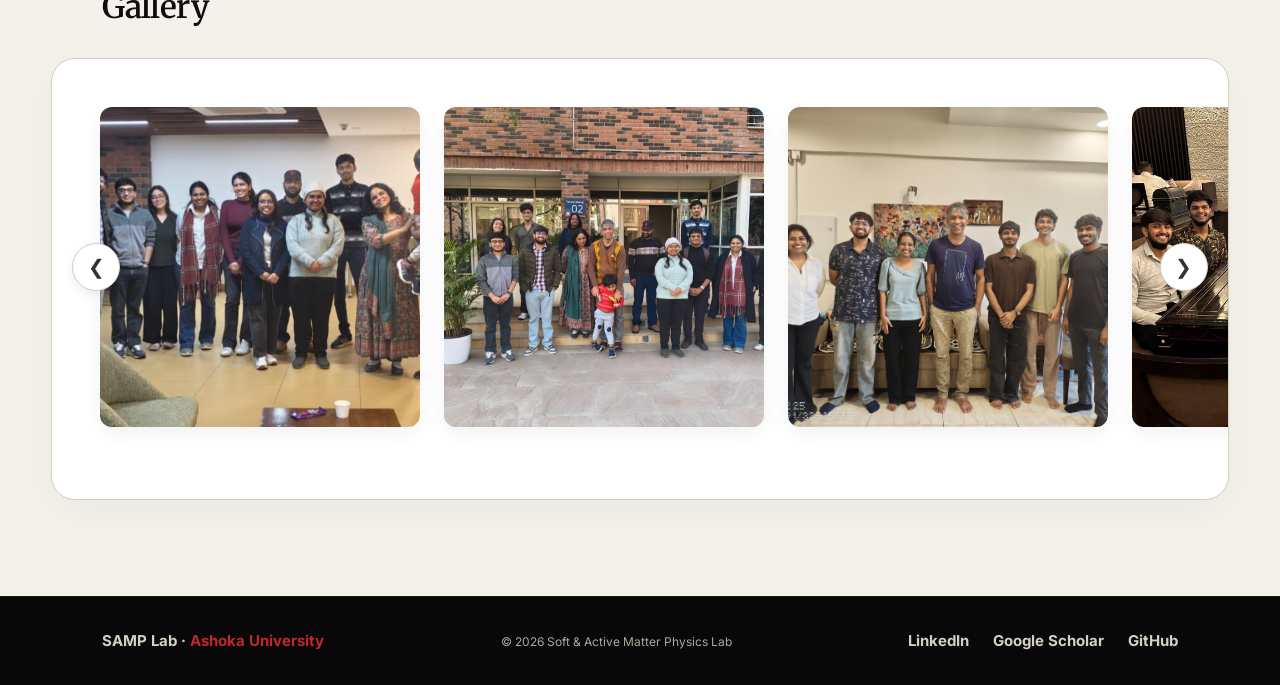
==== commit 96c2c608: "Update index.html" ====
--- a/index.html
+++ b/index.html
@@ -23,7 +23,7 @@
       <span class="a-red">S</span>oft & <span class="a-red">A</span>ctive <span class="a-red">M</span>atter <span class="a-red">P</span>hysics <span class="a-red">Lab</span>oratory <span class="a-red">(SAMP Lab)</span>
     </h1>
     
-    <p class="hero-description">Unlocking the physics of soft and active matter through precision measurements.</p>
+    <p class="hero-description">Unlocking the physics of soft and active matter through precision measurements</p>
     
     <a href="research.html" class="hero-cta">Explore Ongoing Research</a>
   </div>
@@ -34,7 +34,7 @@
     <div class="section-label">About the Lab</div>
     <h2 class="section-title">Our Focus</h2>
     <div class="about-text">
-      <p>We investigate physical phenomena in soft and active matter through electro-optical measurements, microfluidics, advanced imaging, and image processing. Because soft matter phases rely on a delicate interplay among internal energy, thermal fluctuations, and entropy, even subtle external perturbations can trigger dramatic spatiotemporal changes. Active matter—a subset of soft matter—is composed of individual entities that consume energy locally to generate collective behaviour fundamentally distinct from their individual states. Our goal is to experimentally uncover the underlying mechanisms governing these transformations.</p>
+      <p>We investigate physical phenomena in soft and active matter through electro-optical measurements, microfluidics, advanced imaging, and image processing. Because soft matter phases rely on a delicate interplay among internal energy, thermal fluctuations, and entropy, even subtle external perturbations can trigger dramatic spatiotemporal changes. Active matter, a subset of soft matter, is composed of individual entities that consume energy locally to generate collective behaviour fundamentally distinct from their individual states. Our goal is to experimentally uncover the underlying mechanisms governing these transformations.</p>
     </div>
   </div>
   
--- a/shared.css
+++ b/shared.css
@@ -187,7 +187,7 @@
   color: #ffffff; /* Restored back to crisp white */
   font-size: 3.4rem;
   line-height: 1.1;
-  margin-bottom: 1.5rem;
+  margin-bottom: 2rem;
 }
 
 .a-red {
@@ -196,11 +196,11 @@
 
 .hero-description {
   color: #d1d5db; /* Restored back to light gray for premium contrast */
-  font-size: 1.25rem;
+  font-size: 1.7rem;
   line-height: 1.6;
-  font-weight: 300;
-  margin: 0 auto 2.5rem auto; 
-  max-width: 650px;
+  font-weight: 400;
+  margin: 2rem auto 8.5rem auto; 
+  max-width: 750px;
 }
 
 .hero-cta {
@@ -551,7 +551,7 @@
   text-align: left; width: 100%;
 }
 .team-card.expanded .team-content {
-  max-height: 500px; opacity: 1;
+  max-height: 1000px; opacity: 1;
   margin-top: 1.5rem; padding-top: 1.5rem;
   border-top: 1px solid var(--border);
 }
@@ -659,49 +659,101 @@
   margin: 0 auto;
   padding: 120px 20px 8rem;
 }
-.contact-header { margin-bottom: 4rem; }
+
+.contact-header { 
+  margin-bottom: 4rem; 
+}
+
 .contact-grid {
   display: grid;
   grid-template-columns: 1fr; 
   gap: 2rem;
 }
+
 @media (min-width: 768px) {
   .contact-grid { grid-template-columns: 1fr 1fr; }
 }
+
 .contact-card {
   background: #fff;
   border: 1px solid var(--border);
   padding: 3rem 2rem;
   text-align: center;
   border-radius: 16px; /* Refined corners */
-  display: flex; flex-direction: column; align-items: center;
+  display: flex; 
+  flex-direction: column; 
+  align-items: center;
   transition: transform 0.3s ease, box-shadow 0.3s ease;
-}
+  
+  /* Full-card link styles */
+  text-decoration: none;
+  color: inherit;
+  cursor: pointer;
+}
+
 .contact-card:hover {
   transform: translateY(-5px);
   box-shadow: 0 15px 35px rgba(0,0,0,0.06);
-}
+  text-decoration: none; /* Prevents card-level underlines */
+}
+
 .contact-icon {
-  width: 64px; height: 64px;
+  width: 64px; 
+  height: 64px;
   background: var(--mist);
   border-radius: 50%;
-  display: flex; align-items: center; justify-content: center;
+  display: flex; 
+  align-items: center; 
+  justify-content: center;
   margin-bottom: 1.5rem;
   color: var(--gold); 
 }
-.contact-icon svg { width: 28px; height: 28px; stroke-width: 1.5px; }
+
+.contact-icon svg { 
+  width: 28px; 
+  height: 28px; 
+  stroke-width: 1.5px; 
+}
+
 .contact-card-content h3 {
-  font-family: 'Merriweather', serif; font-size: 1.25rem;
-  color: var(--ink); margin-bottom: 0.75rem;
-}
-.contact-card-content p { color: var(--slate); font-size: 0.95rem; line-height: 1.6; margin: 0; }
-.contact-card-content a {
-  color: var(--teal2); font-size: 1rem; font-weight: 600;
-  text-decoration: none; display: block; margin-bottom: 0.5rem;
-  transition: color 0.2s;
-}
-.contact-card-content a:hover { text-decoration: underline; }
-.contact-card-content .sub-text { font-size: 0.85rem; margin-top: 0.5rem; }
+  font-family: 'Merriweather', serif; 
+  font-size: 1.25rem;
+  color: var(--ink); 
+  margin-bottom: 0.75rem;
+}
+
+.contact-card-content p { 
+  color: var(--slate); 
+  font-size: 0.95rem; 
+  line-height: 1.6; 
+  margin: 0; 
+}
+
+/* Email/link text styling */
+.contact-card-content a,
+.contact-card-content .email-address {
+  color: var(--teal2); 
+  font-size: 1rem; 
+  font-weight: 600;
+  text-decoration: none; 
+  display: block; 
+  margin-bottom: 0.5rem;
+  transition: color 0.2s ease;
+}
+
+/* Hover state: color transition only, strictly NO underlines */
+.contact-card:hover .contact-card-content a,
+.contact-card:hover .contact-card-content .email-address,
+.contact-card-content a:hover { 
+  text-decoration: none;
+  color: var(--teal); 
+}
+
+.contact-card-content .sub-text { 
+  font-size: 0.85rem; 
+  margin-top: 0.5rem; 
+  color: var(--slate);
+}
 
 /*GALLERY CAROUSEL*/
 .gallery-strip {
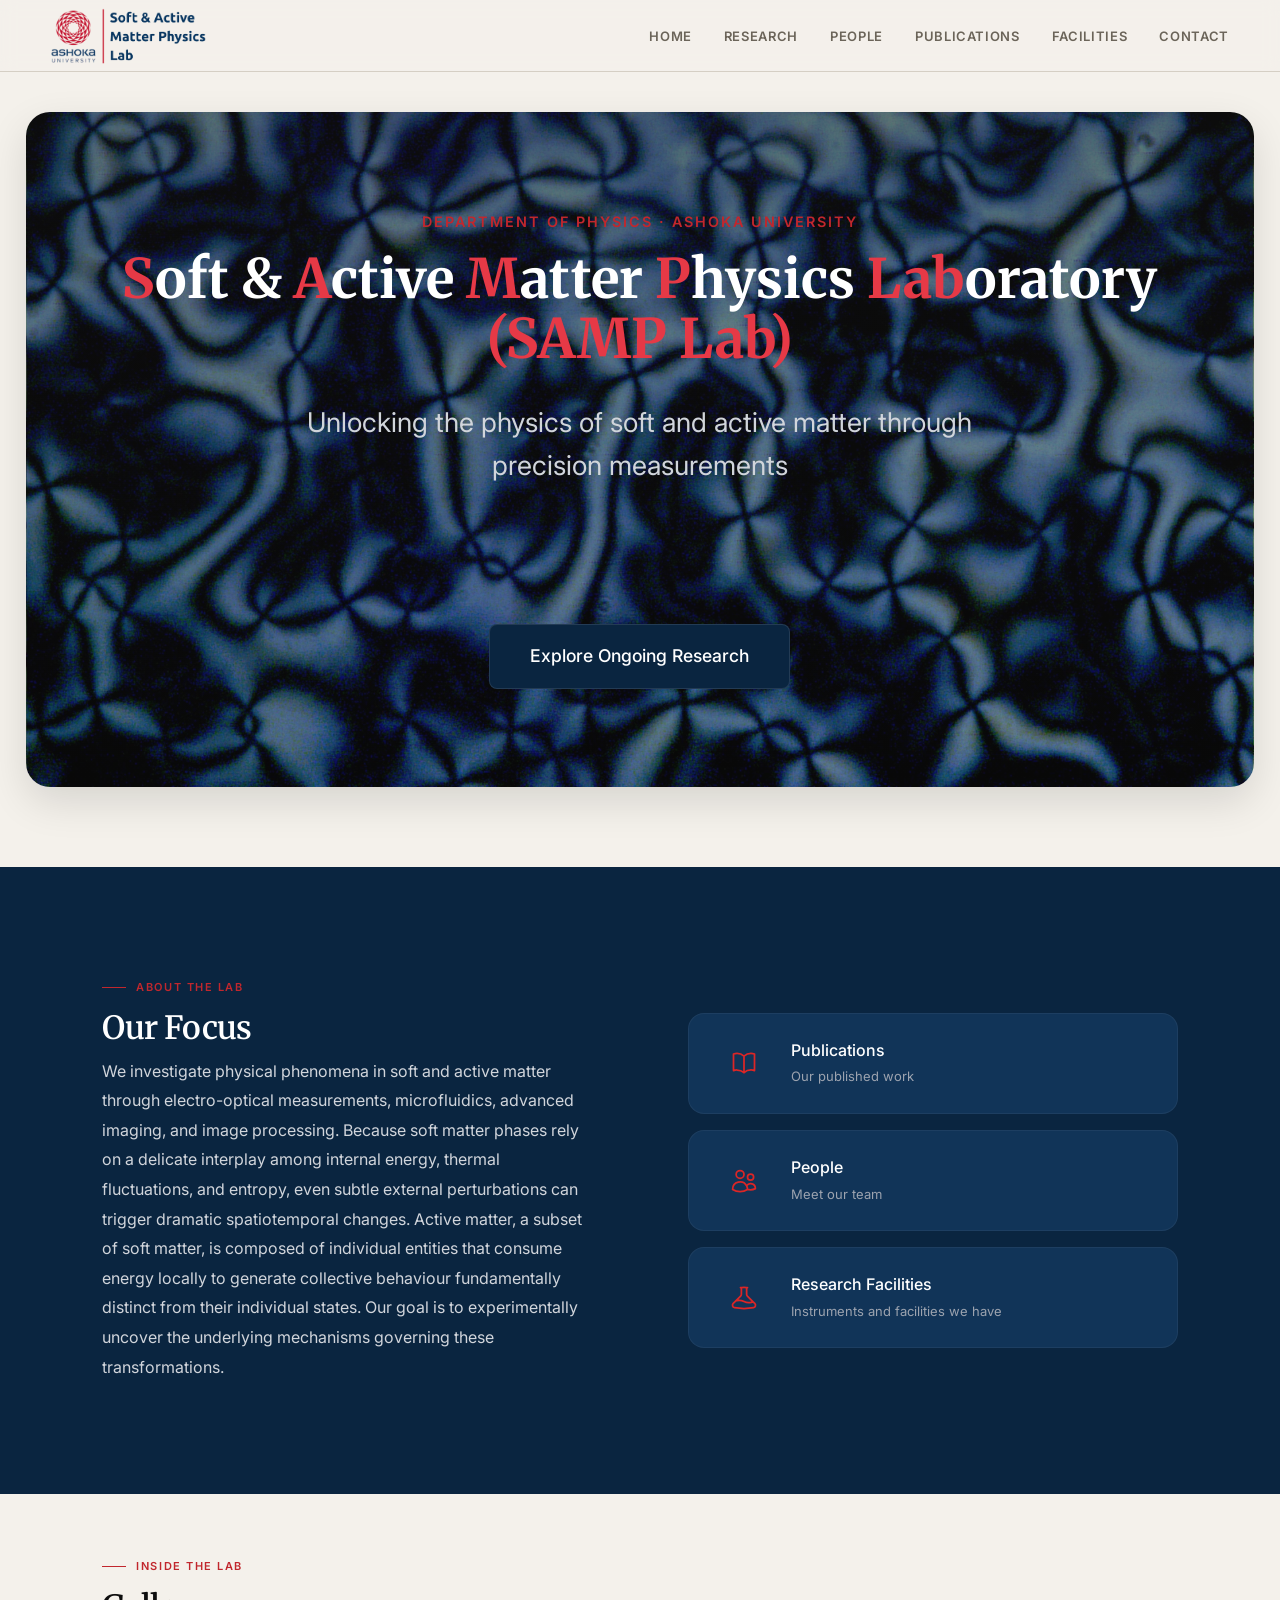
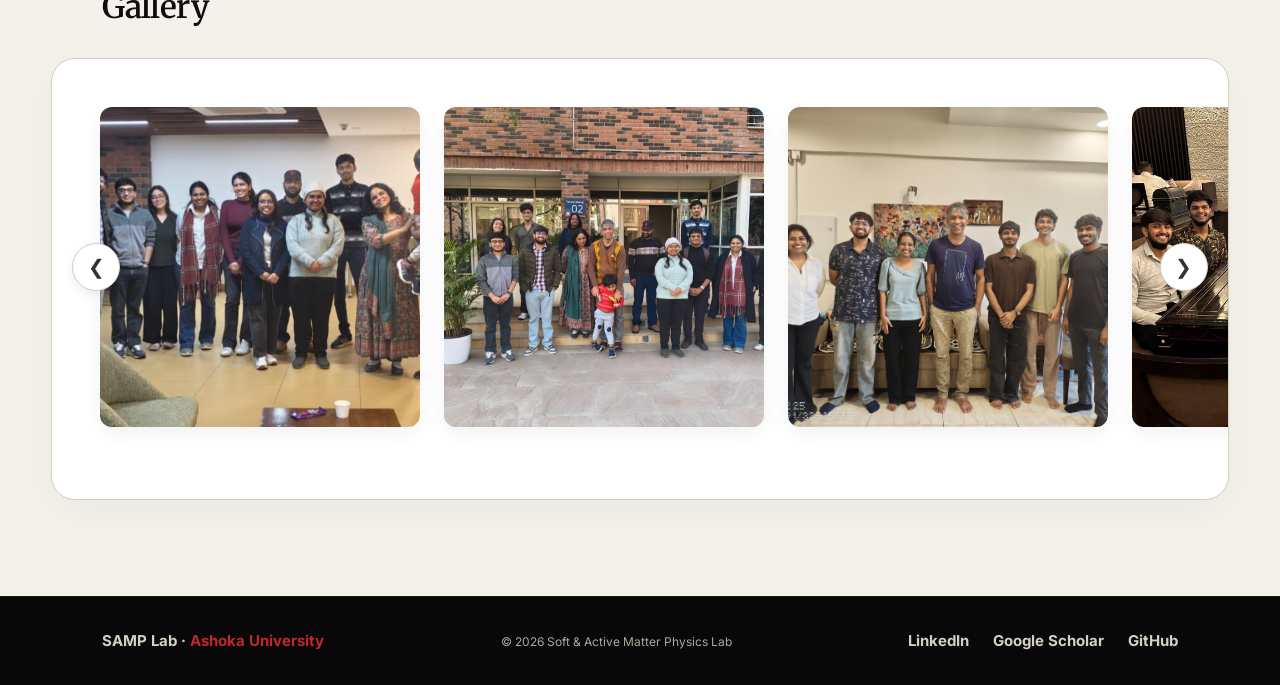
==== commit 4a0b5084: "Add preloader and fetch logic for components Added preloader overlay and implemented fetch logic for" ====
--- a/index.html
+++ b/index.html
@@ -13,6 +13,14 @@
 </head>
 <body class="page-wrapper">
 
+<!-- Preloader Overlay -->
+<div id="preloader">
+  <div class="preloader-content">
+    <img src="images/favicon.png" alt="Lab Logo" class="preloader-logo">
+    <div class="preloader-spinner"></div>
+  </div>
+</div>
+
 <div id="nav-placeholder"></div>
 
 <section class="hero" id="home">
@@ -100,7 +108,17 @@
 <div id="footer-placeholder"></div>
 
 <script>
-  fetch('data/gallery.json')
+  // Hide preloader helper
+  function hidePreloader() {
+    const preloader = document.getElementById('preloader');
+    if (preloader && !preloader.classList.contains('hidden')) {
+      preloader.classList.add('hidden');
+      setTimeout(() => preloader.style.display = 'none', 400);
+    }
+  }
+
+  // Fetch Gallery Data
+  const galleryPromise = fetch('data/gallery.json')
     .then(res => res.json())
     .then(data => {
       document.getElementById('gallery-container').innerHTML = data.map(img => `
@@ -112,6 +130,7 @@
       document.getElementById('gallery-container').innerHTML = '<p style="padding: 0 8vw; color: var(--slate);">Gallery temporarily unavailable.</p>';
     });
 
+  // Gallery Navigation Controls
   const track = document.getElementById('gallery-container');
   const leftArrow = document.querySelector('.left-arrow');
   const rightArrow = document.querySelector('.right-arrow');
@@ -126,6 +145,7 @@
     });
   }
 
+  // Image Modal Handler
   const modal = document.getElementById("image-modal");
   const modalImg = document.getElementById("expanded-img");
   const captionText = document.getElementById("modal-caption");
@@ -149,7 +169,8 @@
     if (e.target === modal) hideModal();
   });
   
-  fetch('nav.html')
+  // Fetch Navigation
+  const navPromise = fetch('nav.html')
     .then(response => response.text())
     .then(data => {
       document.getElementById('nav-placeholder').outerHTML = data;
@@ -163,12 +184,20 @@
     })
     .catch(err => console.error('Failed to mount nav component:', err));
 
-  fetch('footer.html')
+  // Fetch Footer
+  const footerPromise = fetch('footer.html')
     .then(response => response.text())
     .then(data => {
       document.getElementById('footer-placeholder').outerHTML = data;
     })
     .catch(err => console.error('Failed to mount footer component:', err));
+
+  // Wait for Window Load AND all fetches before dismissing preloader
+  const windowLoadPromise = new Promise(resolve => window.addEventListener('load', resolve));
+  Promise.all([windowLoadPromise, galleryPromise, navPromise, footerPromise])
+    .finally(() => {
+      hidePreloader();
+    });
 </script>
 </body>
 </html>
--- a/shared.css
+++ b/shared.css
@@ -157,7 +157,7 @@
   padding: 0 4vw; 
   
   /* A dark 40% opacity tint that keeps your data image perfectly sharp and visible underneath */
-  background: linear-gradient(rgba(20, 20, 20, 0.60), rgba(20, 20, 20, 0.40)), url('images/homepage.png');
+  background: linear-gradient(rgba(20, 20, 20, 0.60), rgba(20, 20, 20, 0.40)), url('images/homepage.webp');
   background-size: cover;
   background-position: center;
 }
@@ -340,7 +340,7 @@
 .rc-tags { display: flex; flex-wrap: wrap; gap: 6px; margin-top: 1.25rem; }
 .rc-tag {
   font-size: 10px; font-weight: 600; letter-spacing: 0.08em;
-  text-transform: uppercase; padding: 4px 10px;
+  ; padding: 4px 10px;
   background: var(--warm); color: var(--slate);
   border-radius: 6px; /* Pill shape for tags */
 }
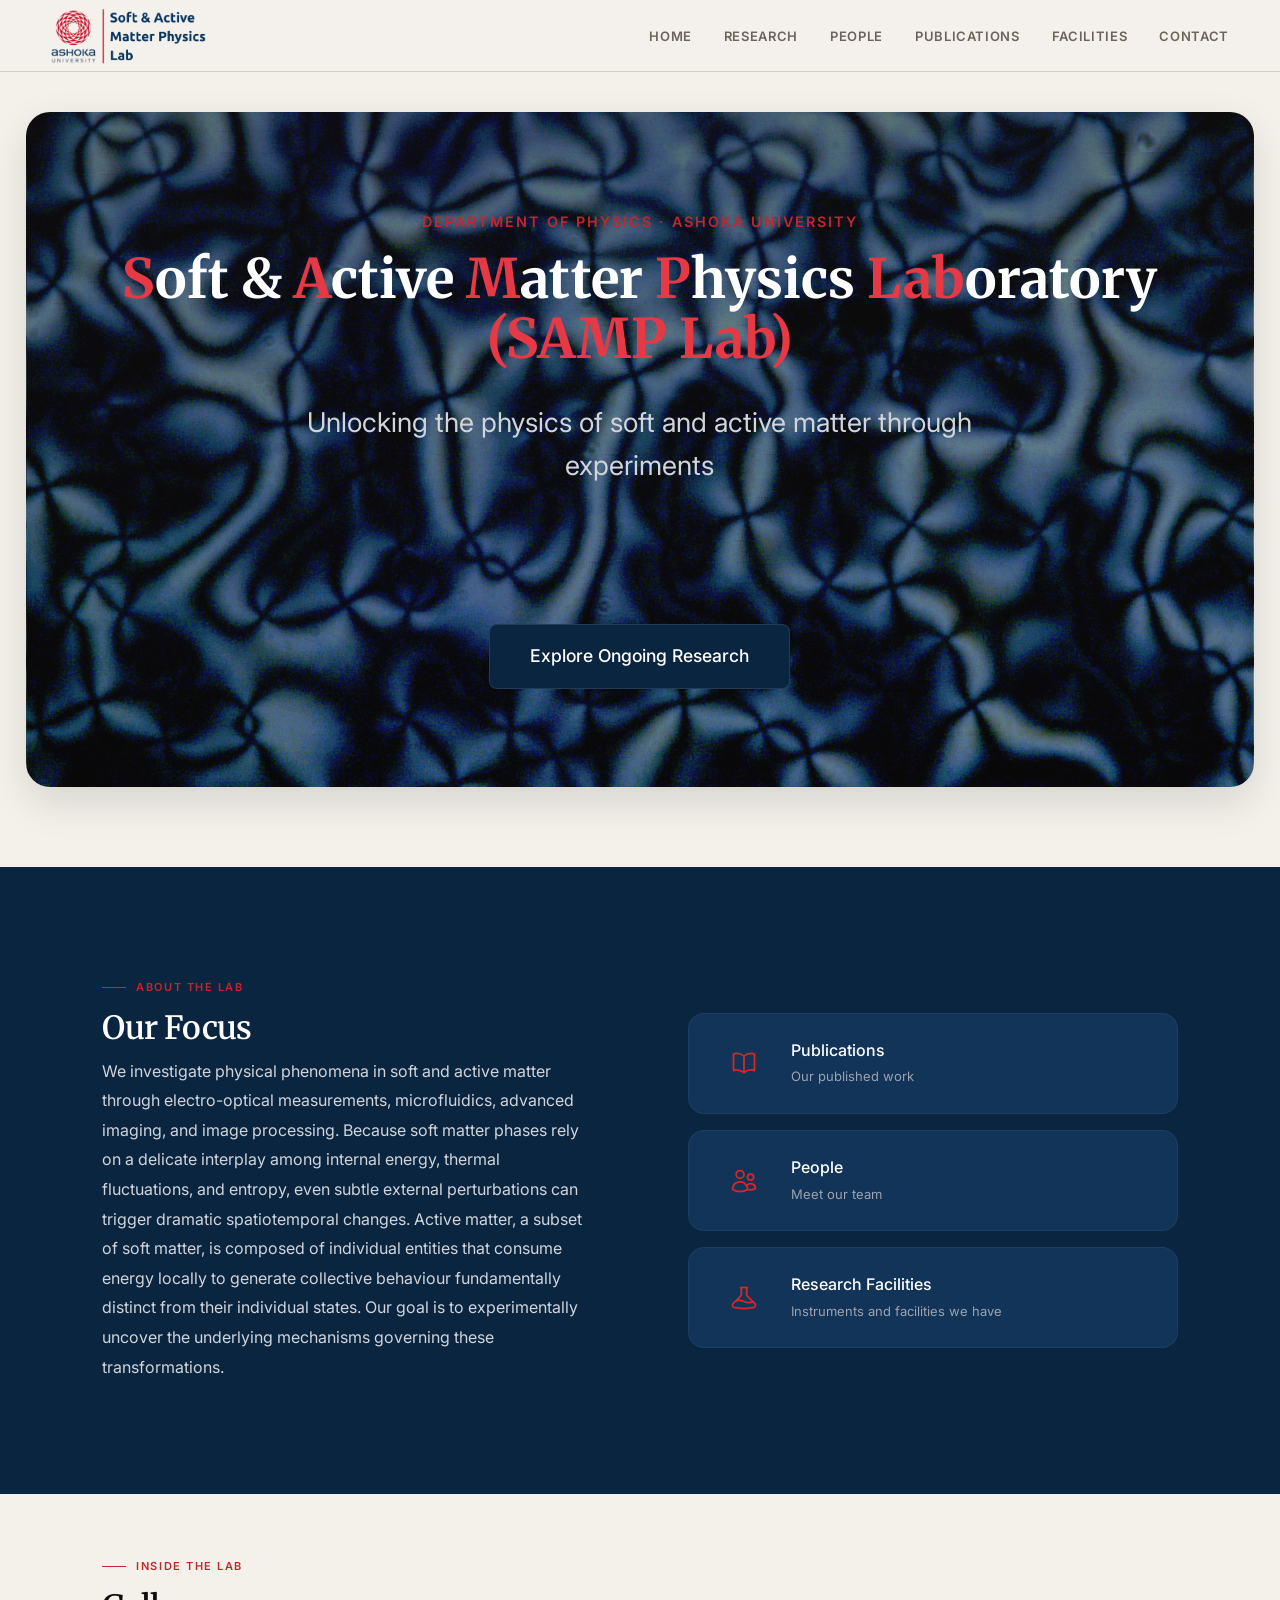
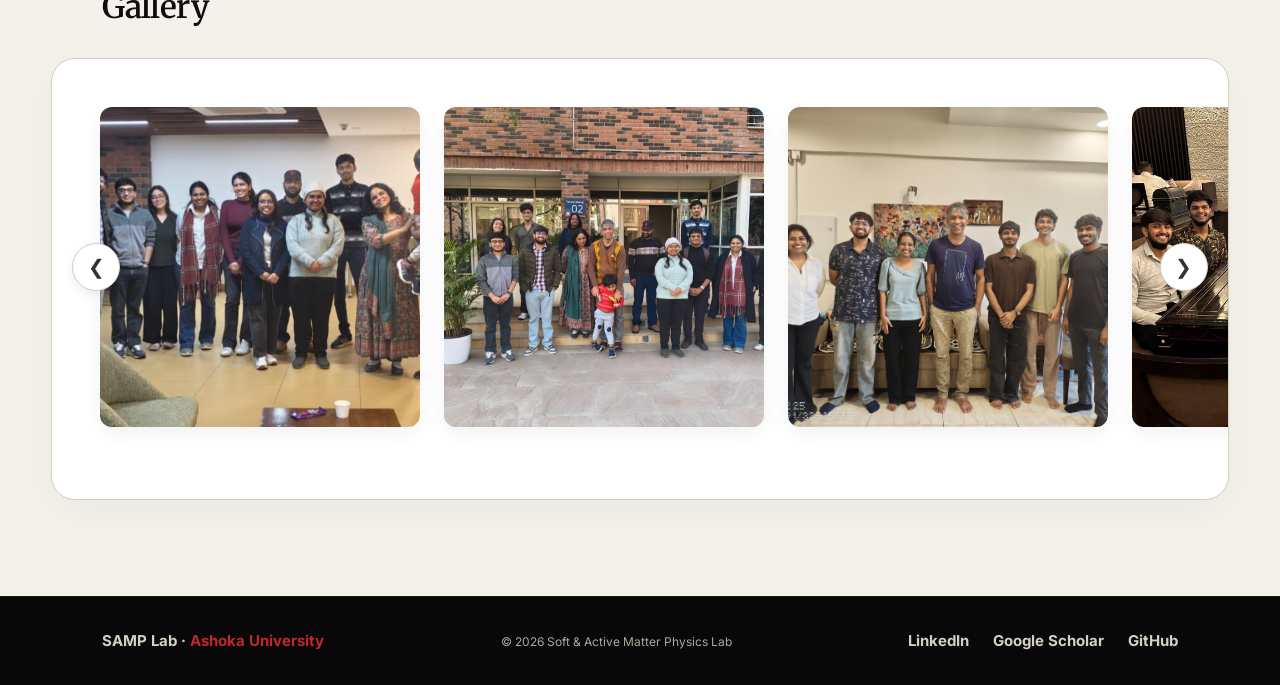
==== commit b66b5ed4: "Update hero description text in index.html" ====
--- a/index.html
+++ b/index.html
@@ -17,7 +17,6 @@
 <div id="preloader">
   <div class="preloader-content">
     <img src="images/favicon.png" alt="Lab Logo" class="preloader-logo">
-    <div class="preloader-spinner"></div>
   </div>
 </div>
 
@@ -31,7 +30,7 @@
       <span class="a-red">S</span>oft & <span class="a-red">A</span>ctive <span class="a-red">M</span>atter <span class="a-red">P</span>hysics <span class="a-red">Lab</span>oratory <span class="a-red">(SAMP Lab)</span>
     </h1>
     
-    <p class="hero-description">Unlocking the physics of soft and active matter through precision measurements</p>
+    <p class="hero-description">Unlocking the physics of soft and active matter through experiments</p>
     
     <a href="research.html" class="hero-cta">Explore Ongoing Research</a>
   </div>
--- a/shared.css
+++ b/shared.css
@@ -38,6 +38,52 @@
   overflow-x: hidden;
   -webkit-font-smoothing: antialiased;
   -moz-osx-font-smoothing: grayscale;
+}
+
+/* PRELOADER OVERLAY */
+#preloader {
+  position: fixed;
+  top: 0;
+  left: 0;
+  width: 100vw;
+  height: 100vh;
+  background-color: var(--mist);
+  display: flex;
+  justify-content: center;
+  align-items: center;
+  z-index: 9999; /* Floats above fixed navbar */
+  opacity: 1;
+  visibility: visible;
+  transition: opacity 0.4s ease, visibility 0.4s ease;
+}
+
+#preloader.hidden {
+  opacity: 0;
+  visibility: hidden;
+}
+
+.preloader-content {
+  display: flex;
+  justify-content: center;
+  align-items: center;
+}
+
+/* Pulsing Logo */
+.preloader-logo {
+  width: 90px;
+  height: auto;
+  animation: preloader-pulse 1.8s infinite ease-in-out;
+}
+
+@keyframes preloader-pulse {
+  0%, 100% { 
+    transform: scale(1); 
+    opacity: 0.85; 
+  }
+  50% { 
+    transform: scale(1.08); 
+    opacity: 1; 
+  }
 }
 
 /*SMOOTH PAGE TRANSITIONS*/
@@ -247,26 +293,13 @@
   background: var(--gold);
 }
 
-/* .section-title {
-  font-size: clamp(32px, 3vw, 42px);
-  font-weight: 700; 
+.section-title {
+  font-size: clamp(28px, 2.5vw, 36px);
+  font-weight: 600; 
   line-height: 1.2;
   color: var(--ink);
-  margin-bottom: 1.25rem; 
-  letter-spacing: -0.01em;
-} */
-
-.section-title {
-  /* Reduced min-size (28px) and max-size (36px) for a more compact look */
-  font-size: clamp(28px, 2.5vw, 36px);
-  
-  /* Reduced weight for a lighter, more elegant feel */
-  font-weight: 600; 
-  
-  line-height: 1.2;
-  color: var(--ink);
-  margin-bottom: 0.6rem; /* Tightened spacing further */
-  letter-spacing: -0.02em; /* Slightly tighter letter spacing complements the smaller size */
+  margin-bottom: 0.6rem;
+  letter-spacing: -0.02em;
 }
 
 .section-intro {
@@ -288,22 +321,22 @@
   gap: 1.5rem;
 }
 .research-card.expanded {
-  align-self: start; /* Prevents neighboring cards from stretching ONLY when this card expands */
+  align-self: start;
 }
 .research-card {
   background: #fff; 
   padding: 2.5rem 2rem;
-  border-radius: 16px; /* Refined corners */
+  border-radius: 16px;
   border: 1px solid var(--border);
   box-shadow: 0 4px 15px rgba(0,0,0,0.03);
   transition: all 0.3s ease;
   cursor: pointer; 
   position: relative; 
-  overflow: hidden; /* Prevents color bar from breaking borders */
+  overflow: hidden;
 }
 .research-card::before {
   content: ''; position: absolute; top: 0; left: 0;
-  width: 4px; height: 0; /* Slightly thicker bar for better visibility */
+  width: 4px; height: 0;
   transition: height 0.3s ease;
 }
 .research-card.c1::before { background: var(--teal); }
@@ -340,9 +373,9 @@
 .rc-tags { display: flex; flex-wrap: wrap; gap: 6px; margin-top: 1.25rem; }
 .rc-tag {
   font-size: 10px; font-weight: 600; letter-spacing: 0.08em;
-  ; padding: 4px 10px;
+  padding: 4px 10px;
   background: var(--warm); color: var(--slate);
-  border-radius: 6px; /* Pill shape for tags */
+  border-radius: 6px;
 }
 .rc-details {
   max-height: 0; opacity: 0; overflow: hidden;
@@ -359,7 +392,7 @@
 
 /*ABOUT STRIP & PILLARS*/
 .about-strip {
-  background: var(--teal);/*#051626;*/
+  background: var(--teal);
   padding: 7rem 8vw;
   display: grid; grid-template-columns: 1fr 1fr; gap: 6rem;
   align-items: center;
@@ -376,16 +409,16 @@
   color: inherit;
 }
 .pillar {
-  background: var(--teal2);/*#0c253d;*/
+  background: var(--teal2);
   padding: 1.5rem 2rem;
   display: flex; align-items: center; gap: 1.5rem;
-  border-radius: 16px; /* Refined corners */
-  border: 1px solid rgba(255, 255, 255, 0.05); /* Soft inner border */
+  border-radius: 16px;
+  border: 1px solid rgba(255, 255, 255, 0.05);
   transition: all 0.2s ease;
 }
 .pillar:hover { 
   background: #184473; 
-  transform: translateX(8px); /* Sliding effect instead of jumping up */
+  transform: translateX(8px);
 }
 .pillar-icon {
   width: 46px; height: 46px; border-radius: 50%;
@@ -395,8 +428,8 @@
 .pillar-icon.t,
 .pillar-icon.r,
 .pillar-icon.c { 
-  background: rgba(220, 38, 38, 0); /* Soft transparent red background */
-  color: #dc2626; /* Solid red for the SVG stroke */
+  background: rgba(220, 38, 38, 0);
+  color: #dc2626;
 }
 .pillar-text strong { display: block; font-size: 16px; font-weight: 500; color: #ffffff; }
 .pillar-text span { font-size: 13px; color: #9ca3af; } 
@@ -413,24 +446,22 @@
   background: #ffffff;
   border: 1px solid var(--border);
   border-radius: 24px;
-  max-width: 1200px; /* Widened slightly to give the text more breathing room */
+  max-width: 1200px;
   width: 100%;
   padding: 3.5rem 4rem;
-  
-  /* Layout Shift: Creates the two-column format */
   display: flex;
   align-items: center;
-  text-align: left; /* Left-aligns text content for better side-by-side reading */
-  gap: 4rem; /* Generates breathing space between image and text */
+  text-align: left;
+  gap: 4rem;
   box-shadow: 0 10px 30px rgba(0, 0, 0, 0.03);
 }
 
 .prof-avatar {
-  width: 200px; /* Made slightly larger since it has its own column now */
+  width: 200px;
   height: 200px;
   border-radius: 50%;
   object-fit: cover;
-  flex-shrink: 0; /* Prevents the image from getting squished by long text */
+  flex-shrink: 0;
   border: 4px solid var(--mist);
   box-shadow: 0 4px 15px rgba(0,0,0,0.05);
 }
@@ -470,7 +501,7 @@
 .prof-links {
   display: flex;
   gap: 1rem;
-  justify-content: flex-start; /* Aligns buttons under the text stream */
+  justify-content: flex-start;
 }
 
 .prof-links a {
@@ -492,10 +523,9 @@
   transform: translateY(-1px);
 }
 
-/* Responsive adjust for mobile/tablet screens */
 @media (max-width: 850px) {
   .prof-card {
-    flex-direction: column; /* Snaps back to vertical stacking on small screens */
+    flex-direction: column;
     text-align: center;
     padding: 2.5rem 2rem;
     gap: 2rem;
@@ -524,7 +554,7 @@
   background: #fff; border: 1px solid var(--border);
   padding: 2.5rem 1.5rem;
   text-align: center;
-  border-radius: 16px; /* Refined corners */
+  border-radius: 16px;
   overflow: hidden;
   transition: transform 0.3s ease, box-shadow 0.3s ease;
   cursor: pointer; 
@@ -574,7 +604,7 @@
   text-transform: uppercase;
   display: flex; align-items: center; gap: 6px;
   padding: 0.5rem 1rem;
-  border-radius: 8px; /* Refined button shape */
+  border-radius: 8px;
   transition: background 0.2s;
 }
 .pubs-link:hover { background: var(--mist); color: var(--teal2); }
@@ -584,7 +614,7 @@
   border-bottom: 1px solid var(--border);
   display: grid; grid-template-columns: auto 1fr;
   gap: 2.5rem; align-items: start;
-  border-radius: 12px; /* Smooth corners for hover */
+  border-radius: 12px;
   transition: all 0.2s ease;
   cursor: default;
 }
@@ -614,9 +644,9 @@
 .facility-card {
   background: #fff; 
   border: 1px solid var(--border);
-  border-radius: 16px; /* Refined corners */
+  border-radius: 16px;
   padding: 0 0 1.5rem; 
-  overflow: hidden; /* Protects border-radius from image corners */
+  overflow: hidden;
   transition: transform 0.3s ease, box-shadow 0.3s ease;
   cursor: pointer; 
   display: flex; flex-direction: column;
@@ -679,13 +709,11 @@
   border: 1px solid var(--border);
   padding: 3rem 2rem;
   text-align: center;
-  border-radius: 16px; /* Refined corners */
+  border-radius: 16px;
   display: flex; 
   flex-direction: column; 
   align-items: center;
   transition: transform 0.3s ease, box-shadow 0.3s ease;
-  
-  /* Full-card link styles */
   text-decoration: none;
   color: inherit;
   cursor: pointer;
@@ -694,7 +722,7 @@
 .contact-card:hover {
   transform: translateY(-5px);
   box-shadow: 0 15px 35px rgba(0,0,0,0.06);
-  text-decoration: none; /* Prevents card-level underlines */
+  text-decoration: none;
 }
 
 .contact-icon {
@@ -729,7 +757,6 @@
   margin: 0; 
 }
 
-/* Email/link text styling */
 .contact-card-content a,
 .contact-card-content .email-address {
   color: var(--teal2); 
@@ -741,7 +768,6 @@
   transition: color 0.2s ease;
 }
 
-/* Hover state: color transition only, strictly NO underlines */
 .contact-card:hover .contact-card-content a,
 .contact-card:hover .contact-card-content .email-address,
 .contact-card-content a:hover { 
@@ -758,12 +784,12 @@
 /*GALLERY CAROUSEL*/
 .gallery-strip {
   padding: 4rem 0 6rem 0;
-  background: transparent; /* Removes the full-width white block */
+  background: transparent;
   border-top: none;
 }
 
 .gallery-header { 
-  padding: 0 8vw; /* Aligns the heading perfectly with the rest of the site */
+  padding: 0 8vw;
   margin-bottom: 2rem; 
 }
 
@@ -771,29 +797,22 @@
   position: relative;
   display: flex;
   align-items: center;
-  
-  /* The New Floating White Card */
   background: #ffffff;
   border: 1px solid var(--border);
   border-radius: 24px; 
-  margin: 0 4vw; /* 4vw margins make it noticeably wider than the 8vw text blocks */
-  padding: 3rem 0; /* Vertical breathing room inside the card */
+  margin: 0 4vw;
+  padding: 3rem 0;
   box-shadow: 0 12px 40px rgba(0,0,0,0.04);
 }
 
 .gallery-track {
   display: flex; 
   gap: 1.5rem;
-  
-  /* 3rem (48px) padding on the left/right creates the resting buffer */
   padding: 0 3rem 1.5rem 3rem; 
   width: 100%;
   overflow-x: auto; 
   scroll-snap-type: x mandatory; 
-  
-  /* THE MAGIC LINE: Forces the scroll-snap to stop AT the padding, not the edge */
   scroll-padding-inline: 3rem; 
-  
   -webkit-overflow-scrolling: touch; 
   scrollbar-width: none; 
 }
@@ -825,11 +844,10 @@
   transform: scale(1.05); 
 }
 
-/* Scroll Arrows */
 .gallery-arrow {
   position: absolute; 
   z-index: 10;
-  top: calc(50% - 0.75rem); /* Accounts for the bottom padding on the track */
+  top: calc(50% - 0.75rem);
   transform: translateY(-50%);
   background: #ffffff;
   border: 1px solid var(--border); 
@@ -851,11 +869,9 @@
   box-shadow: 0 6px 16px rgba(0,0,0,0.12);
 }
 
-/* Placed fully inside the 3rem void we created with the padding */
 .left-arrow { left: 1.25rem; }
 .right-arrow { right: 1.25rem; }
 
-/* Responsive adjustments for Mobile & Tablet */
 @media (max-width: 900px) {
   .gallery-wrapper {
     margin: 0 4vw;
@@ -885,7 +901,7 @@
 .modal-content {
   max-width: 90vw; max-height: 80vh;
   object-fit: contain;
-  border-radius: 16px; /* Refined corners */
+  border-radius: 16px;
   box-shadow: 0 10px 40px rgba(0,0,0,0.6);
 }
 #modal-caption {
@@ -927,7 +943,6 @@
 
 /*RESPONSIVE BREAKPOINTS (MOBILE/TABLET) */
 @media (max-width: 900px) {
-  /* Hero & General */
   .hero { 
     grid-template-columns: 1fr; 
     max-width: 92vw; min-height: 60vh;
@@ -937,16 +952,13 @@
   .hero-title { font-size: 2.8rem; }
   .hero-description { font-size: 1.1rem; }
   
-  /* Grids */
   .research-grid, .team-grid { grid-template-columns: 1fr 1fr; }
   .facilities-grid { grid-template-columns: 1fr; }
   .research-header, .people-header, .about-strip, #contact { grid-template-columns: 1fr; gap: 2rem; }
   
-  /* Gallery */
   .gallery-arrow { display: none; }
   .gallery-item { flex: 0 0 260px; height: 260px; }
 
-  /* Mobile Nav Menu */
   .hamburger { display: flex; }
   .nav-links {
     position: absolute; top: 100%; left: 0; width: 100%;
@@ -957,7 +969,7 @@
     box-shadow: 0 10px 20px rgba(0,0,0,0.05);
     clip-path: polygon(0 0, 100% 0, 100% 0, 0 0);
     transition: clip-path 0.35s ease-out;
-    border-bottom-left-radius: 24px; /* Refined menu corners */
+    border-bottom-left-radius: 24px;
     border-bottom-right-radius: 24px;
   }
   .nav-links.active {
@@ -967,7 +979,6 @@
   .hamburger.open span:nth-child(2) { opacity: 0; }
   .hamburger.open span:nth-child(3) { transform: translateY(-7px) rotate(-45deg); }
 
-  /* Mobile Footer */
   footer {
     flex-direction: column; gap: 1.5rem; text-align: center; padding: 3rem 4vw;
   }
@@ -975,7 +986,6 @@
 }
 
 @media (max-width: 600px) {
-  /* Forces 1 column on smaller phones */
   .team-grid { grid-template-columns: 1fr; }
   .research-grid { grid-template-columns: 1fr; }
 }
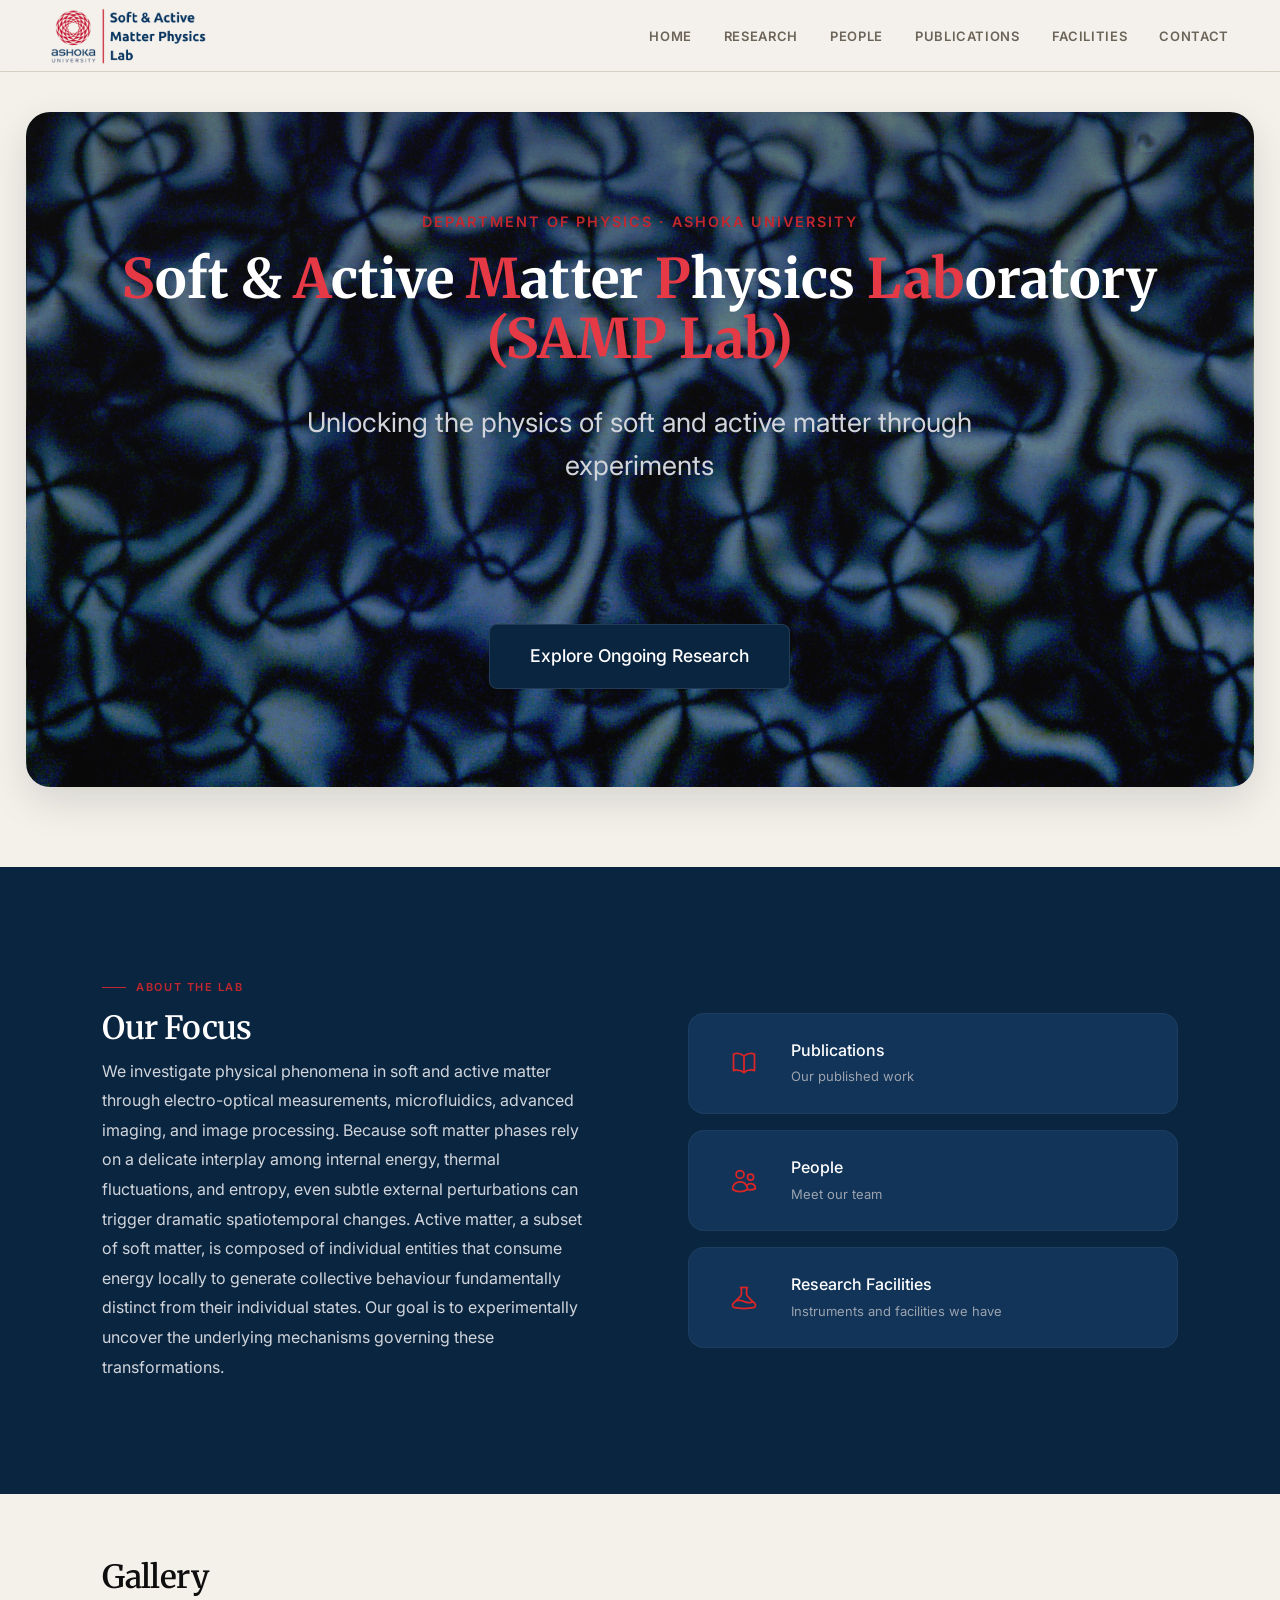
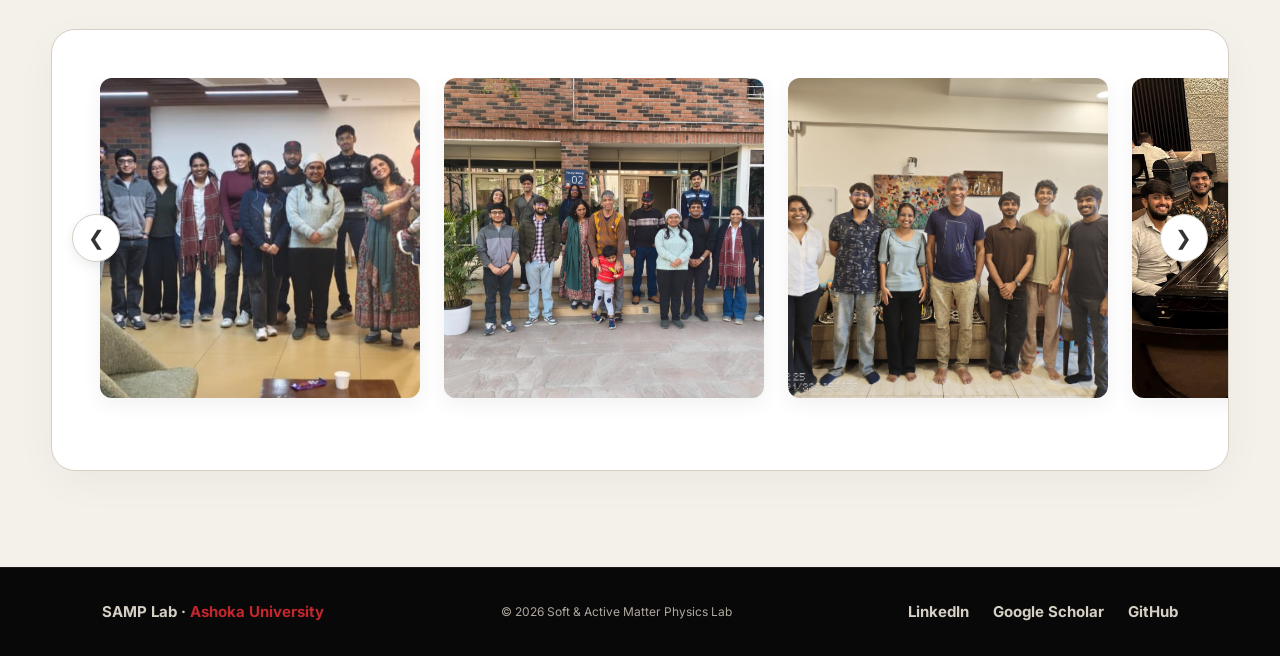
==== commit ec2bce0b: "Remove 'Inside the Lab' section label from gallery" ====
--- a/index.html
+++ b/index.html
@@ -13,7 +13,6 @@
 </head>
 <body class="page-wrapper">
 
-<!-- Preloader Overlay -->
 <div id="preloader">
   <div class="preloader-content">
     <img src="images/favicon.png" alt="Lab Logo" class="preloader-logo">
@@ -49,7 +48,7 @@
     <div class="about-pillars">
       <a href="publications.html" class="pillar">
         <div class="pillar-icon t">
-          <!-- Document / Book Icon -->
+
           <svg width="28" height="28" xmlns="http://www.w3.org/2000/svg" fill="none" viewBox="0 0 24 24" stroke="currentColor" stroke-width="1.5">
             <path stroke-linecap="round" stroke-linejoin="round" d="M12 6.042A8.967 8.967 0 006 3.75c-1.052 0-2.062.18-3 .512v14.25A8.987 8.987 0 016 18c2.305 0 4.408.867 6 2.292m0-14.25a8.966 8.966 0 016-2.292c1.052 0 2.062.18 3 .512v14.25A8.987 8.987 0 0018 18a8.967 8.967 0 00-6 2.292m0-14.25v14.25" />
           </svg>
@@ -59,7 +58,7 @@
 
       <a href="people.html" class="pillar">
         <div class="pillar-icon r">
-          <!-- People / Team Icon -->
+
           <svg width="28" height="28" xmlns="http://www.w3.org/2000/svg" fill="none" viewBox="0 0 24 24" stroke="currentColor" stroke-width="1.5">
             <path stroke-linecap="round" stroke-linejoin="round" d="M15 19.128a9.38 9.38 0 002.625.372 9.337 9.337 0 004.121-.952 4.125 4.125 0 00-7.533-2.493M15 19.128v-.003c0-1.113-.285-2.16-.786-3.07M15 19.128v.106A12.318 12.318 0 018.624 21c-2.331 0-4.512-.645-6.374-1.766l-.001-.109a6.375 6.375 0 0111.964-3.07M12 6.375a3.375 3.375 0 11-6.75 0 3.375 3.375 0 016.75 0zm8.25 2.25a2.625 2.625 0 11-5.25 0 2.625 2.625 0 015.25 0z" />
           </svg>
@@ -69,7 +68,7 @@
 
       <a href="facilities.html" class="pillar">
         <div class="pillar-icon c">
-          <!-- Science Beaker / Facilities Icon -->
+
           <svg width="28" height="28" xmlns="http://www.w3.org/2000/svg" fill="none" viewBox="0 0 24 24" stroke="currentColor" stroke-width="1.5">
             <path stroke-linecap="round" stroke-linejoin="round" d="M9.75 3.104v5.714a2.25 2.25 0 01-.659 1.591L5 14.5M9.75 3.104c-.251.023-.501.05-.75.082m.75-.082a24.301 24.301 0 014.5 0m0 0v5.714c0 .597.237 1.17.659 1.591L19.8 15.3M14.25 3.104c.251.023.501.05.75.082M19.8 15.3l-1.57.393A9.065 9.065 0 0112 15a9.065 9.065 0 00-6.23-.693L5 14.5m14.8.8l1.402 1.402c1.232 1.232.65 3.318-1.067 3.611A48.309 48.309 0 0112 21c-2.773 0-5.491-.235-8.135-.687-1.718-.293-2.3-2.379-1.067-3.61L5 14.5" />
           </svg>
@@ -83,7 +82,6 @@
 
 <section class="gallery-strip">
   <div class="gallery-header">
-    <div class="section-label">Inside the Lab</div>
     <h2 class="section-title">Gallery</h2>
   </div>
   
@@ -107,7 +105,6 @@
 <div id="footer-placeholder"></div>
 
 <script>
-  // Hide preloader helper
   function hidePreloader() {
     const preloader = document.getElementById('preloader');
     if (preloader && !preloader.classList.contains('hidden')) {
@@ -115,8 +112,7 @@
       setTimeout(() => preloader.style.display = 'none', 400);
     }
   }
-
-  // Fetch Gallery Data
+  
   const galleryPromise = fetch('data/gallery.json')
     .then(res => res.json())
     .then(data => {
@@ -129,7 +125,6 @@
       document.getElementById('gallery-container').innerHTML = '<p style="padding: 0 8vw; color: var(--slate);">Gallery temporarily unavailable.</p>';
     });
 
-  // Gallery Navigation Controls
   const track = document.getElementById('gallery-container');
   const leftArrow = document.querySelector('.left-arrow');
   const rightArrow = document.querySelector('.right-arrow');
@@ -144,7 +139,6 @@
     });
   }
 
-  // Image Modal Handler
   const modal = document.getElementById("image-modal");
   const modalImg = document.getElementById("expanded-img");
   const captionText = document.getElementById("modal-caption");
@@ -168,7 +162,6 @@
     if (e.target === modal) hideModal();
   });
   
-  // Fetch Navigation
   const navPromise = fetch('nav.html')
     .then(response => response.text())
     .then(data => {
@@ -183,7 +176,6 @@
     })
     .catch(err => console.error('Failed to mount nav component:', err));
 
-  // Fetch Footer
   const footerPromise = fetch('footer.html')
     .then(response => response.text())
     .then(data => {
@@ -191,7 +183,6 @@
     })
     .catch(err => console.error('Failed to mount footer component:', err));
 
-  // Wait for Window Load AND all fetches before dismissing preloader
   const windowLoadPromise = new Promise(resolve => window.addEventListener('load', resolve));
   Promise.all([windowLoadPromise, galleryPromise, navPromise, footerPromise])
     .finally(() => {
--- a/shared.css
+++ b/shared.css
@@ -339,12 +339,7 @@
   width: 4px; height: 0;
   transition: height 0.3s ease;
 }
-.research-card.c1::before { background: var(--teal); }
-.research-card.c2::before { background: var(--rose); }
-.research-card.c3::before { background: var(--purple); }
-.research-card.c4::before { background: var(--gold2); }
-.research-card.c5::before { background: var(--teal); }
-.research-card.c6::before { background: var(--rose); }
+
 .research-card:hover { 
   background: var(--mist); 
   transform: translateY(-4px);
@@ -541,56 +536,115 @@
   }
 }
 
-/*PEOPLE SECTION*/
-#people { background: var(--mist); }
+/* PEOPLE SECTION */
+#people { 
+  background: var(--mist); 
+}
+
 .people-header {
-  display: grid; grid-template-columns: 1fr 1fr; gap: 4rem;
-  align-items: end; margin-bottom: 2.5rem;
-}
+  display: grid; 
+  grid-template-columns: 1fr 1fr; 
+  gap: 4rem;
+  align-items: end; 
+  margin-bottom: 2.5rem;
+}
+
+
+/* Team Grid Layout */
 .team-grid {
-  display: grid; grid-template-columns: repeat(4, 1fr); gap: 1.5rem; align-items: start; 
-}
+  display: grid; 
+  grid-template-columns: repeat(4, 1fr); 
+  gap: 1.5rem; 
+  align-items: stretch; 
+}
+
+/* Clickable Team Member Cards */
 .team-card {
-  background: #fff; border: 1px solid var(--border);
-  padding: 2.5rem 1.5rem;
+  background: #fff; 
+  border: 1px solid var(--border);
+  padding: 2rem 1.5rem;
   text-align: center;
   border-radius: 16px;
   overflow: hidden;
-  transition: transform 0.3s ease, box-shadow 0.3s ease;
-  cursor: pointer; 
   display: flex;
   flex-direction: column;
   align-items: center;
-}
-.team-card:hover { transform: translateY(-6px); box-shadow: 0 15px 35px rgba(0,0,0,0.08); }
+  justify-content: space-between;
+  cursor: pointer;
+  transition: transform 0.3s ease, box-shadow 0.3s ease;
+}
+
+.team-card:hover { 
+  transform: translateY(-6px); 
+  box-shadow: 0 15px 35px rgba(0,0,0,0.08); 
+}
 
 .avatar-img {
-  width: 96px; height: 96px; 
+  width: 96px; 
+  height: 96px; 
   border-radius: 50%;
   object-fit: cover; 
   margin: 0 auto 1.2rem;
   border: 3px solid var(--mist);
 }
-.team-name { font-size: 16px; font-weight: 700; color: var(--ink); margin-bottom: 4px; }
-.team-role { font-size: 12px; color: var(--slate); letter-spacing: 0.08em; }
-
-.team-content {
-  max-height: 0; opacity: 0; overflow: hidden;
-  transition: all 0.4s ease;
-  font-size: 13px; color: var(--slate); line-height: 1.6;
-  text-align: left; width: 100%;
-}
-.team-card.expanded .team-content {
-  max-height: 1000px; opacity: 1;
-  margin-top: 1.5rem; padding-top: 1.5rem;
-  border-top: 1px solid var(--border);
-}
-.team-links { display: flex; gap: 1rem; margin-top: 1.25rem; }
+
+.team-name { 
+  font-size: 16px; 
+  font-weight: 700; 
+  color: var(--ink); 
+  margin-bottom: 4px; 
+}
+
+.team-role { 
+  font-size: 12px; 
+  color: var(--slate); 
+  letter-spacing: 0.08em; 
+}
+
+/* Social links on team cards */
+.team-links { 
+  display: flex; 
+  gap: 1rem; 
+  margin-top: 1.25rem; 
+  position: relative;
+  z-index: 2; /* Ensures Google Scholar and LinkedIn links remain directly clickable */
+}
+
 .team-links a {
-  font-size: 11px; font-weight: 700; color: var(--teal); 
-  text-decoration: none; text-transform: uppercase; letter-spacing: 0.08em;
-}
-.team-links a:hover { color: var(--teal2); text-decoration: underline; }
+  font-size: 11px; 
+  font-weight: 700; 
+  color: var(--teal); 
+  text-decoration: none; 
+  text-transform: uppercase; 
+  letter-spacing: 0.08em;
+}
+
+.team-links a:hover { 
+  color: var(--teal2); 
+  text-decoration: underline; 
+}
+
+/* Responsiveness */
+@media (max-width: 992px) {
+  .team-grid { 
+    grid-template-columns: repeat(2, 1fr); 
+  }
+  .prof-card { 
+    flex-direction: column; 
+    align-items: center; 
+    text-align: center; 
+  }
+}
+
+@media (max-width: 576px) {
+  .team-grid { 
+    grid-template-columns: 1fr; 
+  }
+  .people-header { 
+    grid-template-columns: 1fr; 
+    gap: 1rem; 
+  }
+}
 
 /*PUBLICATIONS SECTION*/
 #publications { background: #fff; }
@@ -950,7 +1004,18 @@
   }
   .hero-right { display: none; }
   .hero-title { font-size: 2.8rem; }
-  .hero-description { font-size: 1.1rem; }
+  .hero-description { font-size: 1.1rem; margin-top: 1rem; margin-bottom: 2rem;}
+
+  .about-strip {padding: 3.5rem 6vw; gap: 2.5rem;}/* Reduces gap between text and pillars from 6rem down to 2.5rem */
+  /* 2. Tighten gap between individual pillar cards */
+  .about-pillars {gap: 0.75rem;}
+  /* 3. Make pillar cards slimmer and more compact */
+  .pillar {padding: 1rem 1.25rem;gap: 1rem;border-radius: 12px;}
+  /* 4. Scale down icons & text slightly for better proportions */
+  .pillar-icon {width: 38px;height: 38px;}
+  .pillar-icon svg {width: 22px;height: 22px;}
+  .pillar-text strong {font-size: 15px;}
+  .pillar-text span {font-size: 12px;}
   
   .research-grid, .team-grid { grid-template-columns: 1fr 1fr; }
   .facilities-grid { grid-template-columns: 1fr; }
